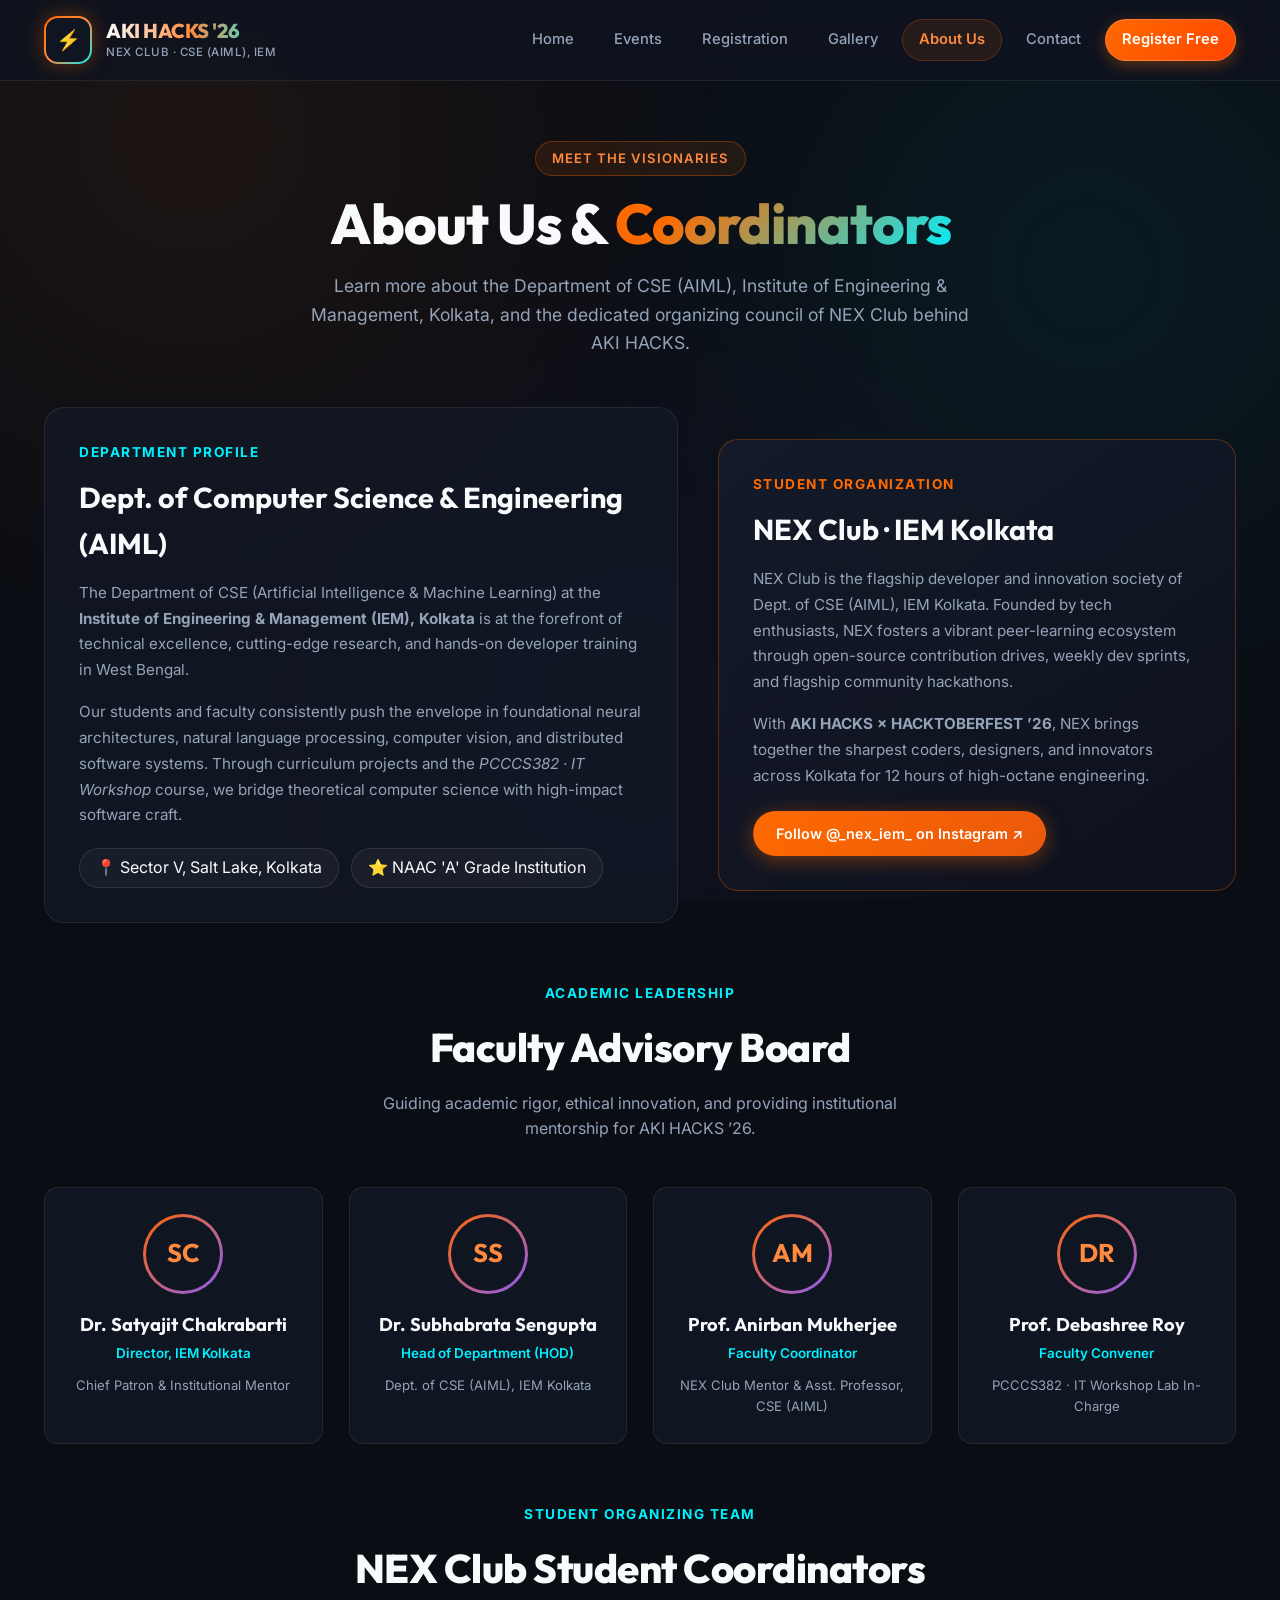
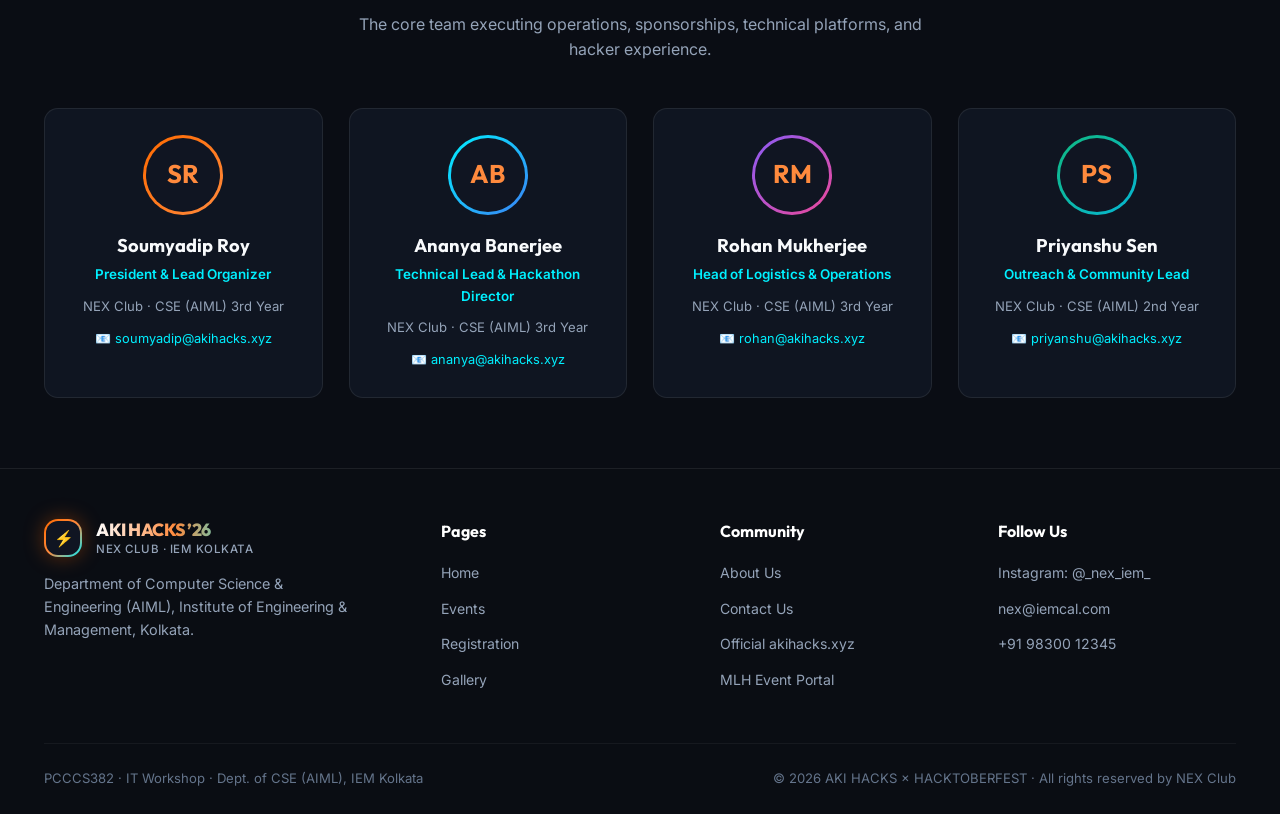
==== about.html @ f15abcd4 "Initial commit: AKI HACKS x Hacktoberfest 26 event website" ====
<!DOCTYPE html>
<html lang="en">
<head>
  <meta charset="UTF-8">
  <meta name="viewport" content="width=device-width, initial-scale=1.0">
  <meta name="description" content="About the Dept. of CSE (AIML), IEM Kolkata, NEX Club, and Event Coordinators for AKI HACKS × HACKTOBERFEST '26.">
  <title>About Us & Coordinators | AKI HACKS × HACKTOBERFEST ’26</title>
  <link rel="stylesheet" href="css/style.css">
  <link rel="icon" href="data:image/svg+xml,<svg xmlns=%22http://www.w3.org/2000/svg%22 viewBox=%220 0 100 100%22><text y=%22.9em%22 font-size=%2290%22>⚡</text></svg>">
</head>
<body>

  <!-- Site Navigation -->
  <header class="site-header">
    <div class="container nav-container">
      <a href="index.html" class="brand-link">
        <div class="brand-logo-badge">
          <div class="brand-logo-inner">⚡</div>
        </div>
        <div class="brand-text">
          <span class="brand-title">AKI HACKS '26</span>
          <span class="brand-subtitle">NEX CLUB · CSE (AIML), IEM</span>
        </div>
      </a>

      <nav class="nav-menu" id="navMenu">
        <a href="index.html" class="nav-link">Home</a>
        <a href="events.html" class="nav-link">Events</a>
        <a href="register.html" class="nav-link">Registration</a>
        <a href="gallery.html" class="nav-link">Gallery</a>
        <a href="about.html" class="nav-link active">About Us</a>
        <a href="contact.html" class="nav-link">Contact</a>
        <a href="register.html" class="nav-link nav-cta">Register Free</a>
      </nav>

      <button class="mobile-toggle" id="mobileToggle" aria-label="Toggle navigation menu">
        <span></span>
        <span></span>
        <span></span>
      </button>
    </div>
  </header>

  <!-- Page Hero -->
  <main>
    <section class="page-hero">
      <div class="container">
        <span class="page-badge">Meet the Visionaries</span>
        <h1 class="page-title">About Us & <span>Coordinators</span></h1>
        <p class="page-lead">
          Learn more about the Department of CSE (AIML), Institute of Engineering & Management, Kolkata, 
          and the dedicated organizing council of NEX Club behind AKI HACKS.
        </p>
      </div>
    </section>

    <!-- Department & NEX Club Profile -->
    <section class="section-pad" style="padding-top: 10px;">
      <div class="container">
        <div class="about-hero-grid">
          
          <div class="about-info-card">
            <span class="section-tag">Department Profile</span>
            <h2 style="font-family: var(--font-display); font-size: 1.8rem; margin-bottom: 14px;">
              Dept. of Computer Science & Engineering (AIML)
            </h2>
            <p style="color: var(--text-secondary); margin-bottom: 16px; font-size: 0.95rem; line-height: 1.7;">
              The Department of CSE (Artificial Intelligence & Machine Learning) at the <strong>Institute of Engineering & Management (IEM), Kolkata</strong> is at the forefront of technical excellence, cutting-edge research, and hands-on developer training in West Bengal.
            </p>
            <p style="color: var(--text-secondary); margin-bottom: 20px; font-size: 0.95rem; line-height: 1.7;">
              Our students and faculty consistently push the envelope in foundational neural architectures, natural language processing, computer vision, and distributed software systems. Through curriculum projects and the <em>PCCCS382 · IT Workshop</em> course, we bridge theoretical computer science with high-impact software craft.
            </p>
            
            <div style="display: flex; gap: 12px; flex-wrap: wrap;">
              <span class="college-pill" style="margin-bottom: 0;">📍 Sector V, Salt Lake, Kolkata</span>
              <span class="college-pill" style="margin-bottom: 0;">⭐ NAAC 'A' Grade Institution</span>
            </div>
          </div>

          <div class="about-info-card" style="border-color: rgba(255, 106, 0, 0.3); background: linear-gradient(145deg, rgba(22, 28, 44, 0.8) 0%, rgba(14, 18, 30, 0.9) 100%);">
            <span class="section-tag" style="color: var(--primary);">Student Organization</span>
            <h2 style="font-family: var(--font-display); font-size: 1.8rem; margin-bottom: 14px;">
              NEX Club · IEM Kolkata
            </h2>
            <p style="color: var(--text-secondary); margin-bottom: 16px; font-size: 0.95rem; line-height: 1.7;">
              NEX Club is the flagship developer and innovation society of Dept. of CSE (AIML), IEM Kolkata. Founded by tech enthusiasts, NEX fosters a vibrant peer-learning ecosystem through open-source contribution drives, weekly dev sprints, and flagship community hackathons.
            </p>
            <p style="color: var(--text-secondary); margin-bottom: 22px; font-size: 0.95rem; line-height: 1.7;">
              With <strong>AKI HACKS × HACKTOBERFEST ’26</strong>, NEX brings together the sharpest coders, designers, and innovators across Kolkata for 12 hours of high-octane engineering.
            </p>
            <a href="https://www.instagram.com/_nex_iem_?stkn=MWtocXBzdHU1djRtYw==" target="_blank" rel="noopener noreferrer" class="btn btn-primary" style="padding: 10px 22px; font-size: 0.9rem;">
              Follow @_nex_iem_ on Instagram ↗
            </a>
          </div>

        </div>

        <!-- Faculty Advisors & Coordinators -->
        <div class="section-head" style="margin-top: 30px;">
          <span class="section-tag">Academic Leadership</span>
          <h2 class="section-title">Faculty Advisory Board</h2>
          <p class="section-subtitle">
            Guiding academic rigor, ethical innovation, and providing institutional mentorship for AKI HACKS ’26.
          </p>
        </div>

        <div class="coordinators-grid" style="margin-bottom: 60px;">
          
          <div class="coord-card">
            <div class="coord-avatar">
              <div class="coord-avatar-inner">SC</div>
            </div>
            <h3 class="coord-name">Dr. Satyajit Chakrabarti</h3>
            <div class="coord-role">Director, IEM Kolkata</div>
            <p class="coord-dept">Chief Patron & Institutional Mentor</p>
          </div>

          <div class="coord-card">
            <div class="coord-avatar">
              <div class="coord-avatar-inner">SS</div>
            </div>
            <h3 class="coord-name">Dr. Subhabrata Sengupta</h3>
            <div class="coord-role">Head of Department (HOD)</div>
            <p class="coord-dept">Dept. of CSE (AIML), IEM Kolkata</p>
          </div>

          <div class="coord-card">
            <div class="coord-avatar">
              <div class="coord-avatar-inner">AM</div>
            </div>
            <h3 class="coord-name">Prof. Anirban Mukherjee</h3>
            <div class="coord-role">Faculty Coordinator</div>
            <p class="coord-dept">NEX Club Mentor & Asst. Professor, CSE (AIML)</p>
          </div>

          <div class="coord-card">
            <div class="coord-avatar">
              <div class="coord-avatar-inner">DR</div>
            </div>
            <h3 class="coord-name">Prof. Debashree Roy</h3>
            <div class="coord-role">Faculty Convener</div>
            <p class="coord-dept">PCCCS382 · IT Workshop Lab In-Charge</p>
          </div>

        </div>

        <!-- Student Coordinators Council -->
        <div class="section-head">
          <span class="section-tag">Student Organizing Team</span>
          <h2 class="section-title">NEX Club Student Coordinators</h2>
          <p class="section-subtitle">
            The core team executing operations, sponsorships, technical platforms, and hacker experience.
          </p>
        </div>

        <div class="coordinators-grid">

          <div class="coord-card">
            <div class="coord-avatar" style="background: linear-gradient(135deg, #ff6a00, #ff8a3d);">
              <div class="coord-avatar-inner">SR</div>
            </div>
            <h3 class="coord-name">Soumyadip Roy</h3>
            <div class="coord-role">President & Lead Organizer</div>
            <p class="coord-dept">NEX Club · CSE (AIML) 3rd Year</p>
            <div style="margin-top: 12px; font-size: 0.8rem; color: var(--secondary);">
              📧 soumyadip@akihacks.xyz
            </div>
          </div>

          <div class="coord-card">
            <div class="coord-avatar" style="background: linear-gradient(135deg, #00f0ff, #3b82f6);">
              <div class="coord-avatar-inner">AB</div>
            </div>
            <h3 class="coord-name">Ananya Banerjee</h3>
            <div class="coord-role">Technical Lead & Hackathon Director</div>
            <p class="coord-dept">NEX Club · CSE (AIML) 3rd Year</p>
            <div style="margin-top: 12px; font-size: 0.8rem; color: var(--secondary);">
              📧 ananya@akihacks.xyz
            </div>
          </div>

          <div class="coord-card">
            <div class="coord-avatar" style="background: linear-gradient(135deg, #8b5cf6, #ec4899);">
              <div class="coord-avatar-inner">RM</div>
            </div>
            <h3 class="coord-name">Rohan Mukherjee</h3>
            <div class="coord-role">Head of Logistics & Operations</div>
            <p class="coord-dept">NEX Club · CSE (AIML) 3rd Year</p>
            <div style="margin-top: 12px; font-size: 0.8rem; color: var(--secondary);">
              📧 rohan@akihacks.xyz
            </div>
          </div>

          <div class="coord-card">
            <div class="coord-avatar" style="background: linear-gradient(135deg, #10b981, #06b6d4);">
              <div class="coord-avatar-inner">PS</div>
            </div>
            <h3 class="coord-name">Priyanshu Sen</h3>
            <div class="coord-role">Outreach & Community Lead</div>
            <p class="coord-dept">NEX Club · CSE (AIML) 2nd Year</p>
            <div style="margin-top: 12px; font-size: 0.8rem; color: var(--secondary);">
              📧 priyanshu@akihacks.xyz
            </div>
          </div>

        </div>

      </div>
    </section>
  </main>

  <!-- Site Footer -->
  <footer class="site-footer">
    <div class="container">
      <div class="footer-top">
        <div class="footer-brand">
          <div class="brand-link">
            <div class="brand-logo-badge" style="width: 38px; height: 38px;">
              <div class="brand-logo-inner" style="font-size: 16px;">⚡</div>
            </div>
            <div class="brand-text">
              <span class="brand-title" style="font-size: 1.1rem;">AKI HACKS ’26</span>
              <span class="brand-subtitle">NEX CLUB · IEM KOLKATA</span>
            </div>
          </div>
          <p>
            Department of Computer Science & Engineering (AIML), Institute of Engineering & Management, Kolkata.
          </p>
        </div>

        <div class="footer-col">
          <h5>Pages</h5>
          <ul>
            <li><a href="index.html">Home</a></li>
            <li><a href="events.html">Events</a></li>
            <li><a href="register.html">Registration</a></li>
            <li><a href="gallery.html">Gallery</a></li>
          </ul>
        </div>

        <div class="footer-col">
          <h5>Community</h5>
          <ul>
            <li><a href="about.html">About Us</a></li>
            <li><a href="contact.html">Contact Us</a></li>
            <li><a href="https://akihacks.xyz" target="_blank" rel="noopener">Official akihacks.xyz</a></li>
            <li><a href="https://events.mlh.com/events/15462-hacktoberfest-hack-day-kolkata-x-aki-hacks" target="_blank" rel="noopener">MLH Event Portal</a></li>
          </ul>
        </div>

        <div class="footer-col">
          <h5>Follow Us</h5>
          <ul>
            <li><a href="https://www.instagram.com/_nex_iem_?stkn=MWtocXBzdHU1djRtYw==" target="_blank" rel="noopener">Instagram: @_nex_iem_</a></li>
            <li><a href="mailto:nex@iemcal.com">nex@iemcal.com</a></li>
            <li><a href="tel:+919830012345">+91 98300 12345</a></li>
          </ul>
        </div>
      </div>

      <div class="footer-bottom">
        <div>PCCCS382 · IT Workshop · Dept. of CSE (AIML), IEM Kolkata</div>
        <div>© 2026 AKI HACKS × HACKTOBERFEST · All rights reserved by NEX Club</div>
      </div>
    </div>
  </footer>

  <script src="js/main.js"></script>
</body>
</html>
---- css/style.css ----
/* ==========================================================================
   AKI HACKS × HACKTOBERFEST '26 - OFFICIAL DESIGN SYSTEM & STYLES
   Organized by NEX Club | Dept. of CSE (AIML), IEM Kolkata
   Course: PCCCS382 · IT Workshop
   ========================================================================== */

@import url('https://fonts.googleapis.com/css2?family=Inter:wght@300;400;500;600;700&family=Outfit:wght@500;600;700;800;900&family=JetBrains+Mono:wght@400;600&display=swap');

:root {
  --bg-primary: #0a0d14;
  --bg-secondary: #101522;
  --bg-card: rgba(18, 24, 38, 0.75);
  --bg-card-hover: rgba(26, 35, 54, 0.85);
  --bg-glass: rgba(14, 19, 32, 0.8);
  
  --primary: #ff6a00;
  --primary-glow: rgba(255, 106, 0, 0.35);
  --primary-light: #ff8a3d;
  --secondary: #00f0ff;
  --secondary-glow: rgba(0, 240, 255, 0.3);
  --accent-purple: #8b5cf6;
  --accent-pink: #ec4899;
  
  --text-primary: #f8fafc;
  --text-secondary: #94a3b8;
  --text-muted: #64748b;
  --border-color: rgba(255, 255, 255, 0.08);
  --border-hover: rgba(255, 106, 0, 0.4);
  --border-glow: rgba(0, 240, 255, 0.4);
  
  --font-main: 'Inter', -apple-system, BlinkMacSystemFont, sans-serif;
  --font-display: 'Outfit', sans-serif;
  --font-mono: 'JetBrains Mono', monospace;
  
  --radius-sm: 8px;
  --radius-md: 14px;
  --radius-lg: 20px;
  --radius-full: 9999px;
  
  --shadow-sm: 0 4px 6px -1px rgba(0, 0, 0, 0.2);
  --shadow-md: 0 10px 25px -5px rgba(0, 0, 0, 0.4);
  --shadow-glow: 0 0 35px var(--primary-glow);
  --shadow-cyan: 0 0 30px var(--secondary-glow);
  
  --transition-fast: 0.2s cubic-bezier(0.4, 0, 0.2, 1);
  --transition-normal: 0.3s cubic-bezier(0.4, 0, 0.2, 1);
  --transition-bounce: 0.4s cubic-bezier(0.34, 1.56, 0.64, 1);
}

/* Base Resets */
*, *::before, *::after {
  margin: 0;
  padding: 0;
  box-sizing: border-box;
}

html {
  scroll-behavior: smooth;
  font-size: 16px;
  background-color: var(--bg-primary);
  color: var(--text-primary);
}

body {
  font-family: var(--font-main);
  line-height: 1.6;
  min-height: 100vh;
  display: flex;
  flex-direction: column;
  overflow-x: hidden;
  background: 
    radial-gradient(circle at 15% 15%, rgba(255, 106, 0, 0.08) 0%, transparent 40%),
    radial-gradient(circle at 85% 30%, rgba(0, 240, 255, 0.06) 0%, transparent 40%),
    radial-gradient(circle at 50% 80%, rgba(139, 92, 246, 0.05) 0%, transparent 50%),
    var(--bg-primary);
  background-attachment: fixed;
}

a {
  color: inherit;
  text-decoration: none;
  transition: var(--transition-fast);
}

img {
  max-width: 100%;
  height: auto;
  display: block;
}

ul {
  list-style: none;
}

button, input, select, textarea {
  font-family: inherit;
}

/* Layout Container */
.container {
  width: 100%;
  max-width: 1240px;
  margin: 0 auto;
  padding: 0 24px;
}

/* Modern Header & Glass Navbar */
.site-header {
  position: sticky;
  top: 0;
  z-index: 1000;
  background: var(--bg-glass);
  backdrop-filter: blur(16px);
  -webkit-backdrop-filter: blur(16px);
  border-bottom: 1px solid var(--border-color);
  transition: var(--transition-normal);
}

.nav-container {
  display: flex;
  align-items: center;
  justify-content: space-between;
  height: 80px;
}

.brand-link {
  display: flex;
  align-items: center;
  gap: 14px;
}

.brand-logo-badge {
  width: 48px;
  height: 48px;
  border-radius: var(--radius-md);
  background: linear-gradient(135deg, #ff6a00 0%, #ff8a3d 50%, #00f0ff 100%);
  padding: 2px;
  display: flex;
  align-items: center;
  justify-content: center;
  box-shadow: 0 0 20px var(--primary-glow);
}

.brand-logo-inner {
  width: 100%;
  height: 100%;
  background: var(--bg-secondary);
  border-radius: 12px;
  display: flex;
  align-items: center;
  justify-content: center;
  color: #ff6a00;
  font-family: var(--font-display);
  font-weight: 800;
  font-size: 20px;
  letter-spacing: -1px;
}

.brand-text {
  display: flex;
  flex-direction: column;
}

.brand-title {
  font-family: var(--font-display);
  font-size: 1.25rem;
  font-weight: 800;
  letter-spacing: -0.5px;
  background: linear-gradient(to right, #ffffff, #ff8a3d, #00f0ff);
  -webkit-background-clip: text;
  -webkit-text-fill-color: transparent;
  line-height: 1.2;
}

.brand-subtitle {
  font-size: 0.72rem;
  font-weight: 500;
  color: var(--text-secondary);
  letter-spacing: 0.5px;
  text-transform: uppercase;
}

/* Nav Links */
.nav-menu {
  display: flex;
  align-items: center;
  gap: 8px;
}

.nav-link {
  padding: 8px 16px;
  border-radius: var(--radius-full);
  font-size: 0.92rem;
  font-weight: 500;
  color: var(--text-secondary);
  transition: var(--transition-fast);
  position: relative;
}

.nav-link:hover {
  color: #ffffff;
  background: rgba(255, 255, 255, 0.05);
}

.nav-link.active {
  color: #ff8a3d;
  background: rgba(255, 106, 0, 0.1);
  font-weight: 600;
  border: 1px solid rgba(255, 106, 0, 0.25);
}

.nav-cta {
  background: linear-gradient(135deg, #ff6a00 0%, #ff4500 100%);
  color: #ffffff !important;
  font-weight: 600 !important;
  box-shadow: 0 4px 15px rgba(255, 106, 0, 0.35);
  border: 1px solid rgba(255, 255, 255, 0.2) !important;
}

.nav-cta:hover {
  transform: translateY(-2px);
  box-shadow: 0 6px 20px rgba(255, 106, 0, 0.5);
}

/* Mobile Hamburger */
.mobile-toggle {
  display: none;
  background: none;
  border: none;
  cursor: pointer;
  padding: 8px;
  color: var(--text-primary);
}

.mobile-toggle span {
  display: block;
  width: 24px;
  height: 2px;
  background: var(--text-primary);
  margin: 5px 0;
  transition: var(--transition-fast);
  border-radius: 2px;
}

/* Buttons */
.btn {
  display: inline-flex;
  align-items: center;
  justify-content: center;
  gap: 10px;
  padding: 13px 26px;
  border-radius: var(--radius-full);
  font-size: 0.95rem;
  font-weight: 600;
  cursor: pointer;
  transition: var(--transition-normal);
  border: 1px solid transparent;
  text-decoration: none;
}

.btn-primary {
  background: linear-gradient(135deg, #ff6a00 0%, #ea580c 100%);
  color: #ffffff;
  box-shadow: 0 4px 20px rgba(255, 106, 0, 0.4);
}

.btn-primary:hover {
  transform: translateY(-2px);
  box-shadow: 0 8px 30px rgba(255, 106, 0, 0.6);
  border-color: rgba(255, 255, 255, 0.3);
}

.btn-secondary {
  background: rgba(255, 255, 255, 0.05);
  color: var(--text-primary);
  border: 1px solid var(--border-color);
  backdrop-filter: blur(8px);
}

.btn-secondary:hover {
  background: rgba(255, 255, 255, 0.1);
  border-color: rgba(255, 255, 255, 0.2);
  transform: translateY(-2px);
}

.btn-outline-cyan {
  background: rgba(0, 240, 255, 0.05);
  color: var(--secondary);
  border: 1px solid rgba(0, 240, 255, 0.3);
}

.btn-outline-cyan:hover {
  background: rgba(0, 240, 255, 0.15);
  box-shadow: 0 0 20px var(--secondary-glow);
  transform: translateY(-2px);
}

/* Page Header Banner */
.page-hero {
  padding: 60px 0 40px;
  text-align: center;
  position: relative;
}

.page-badge {
  display: inline-flex;
  align-items: center;
  gap: 8px;
  padding: 6px 16px;
  border-radius: var(--radius-full);
  background: rgba(255, 106, 0, 0.1);
  border: 1px solid rgba(255, 106, 0, 0.3);
  color: var(--primary-light);
  font-size: 0.82rem;
  font-weight: 600;
  text-transform: uppercase;
  letter-spacing: 1px;
  margin-bottom: 16px;
}

.page-title {
  font-family: var(--font-display);
  font-size: clamp(2.2rem, 5vw, 3.5rem);
  font-weight: 800;
  letter-spacing: -1px;
  line-height: 1.15;
  margin-bottom: 16px;
}

.page-title span {
  background: linear-gradient(135deg, #ff6a00 20%, #00f0ff 100%);
  -webkit-background-clip: text;
  -webkit-text-fill-color: transparent;
}

.page-lead {
  max-width: 680px;
  margin: 0 auto;
  color: var(--text-secondary);
  font-size: 1.1rem;
}

/* Cards & Glassmorphism */
.glass-card {
  background: var(--bg-card);
  backdrop-filter: blur(12px);
  -webkit-backdrop-filter: blur(12px);
  border: 1px solid var(--border-color);
  border-radius: var(--radius-lg);
  padding: 30px;
  transition: var(--transition-normal);
  position: relative;
  overflow: hidden;
}

.glass-card::before {
  content: '';
  position: absolute;
  top: 0;
  left: 0;
  right: 0;
  height: 2px;
  background: linear-gradient(90deg, transparent, rgba(255, 106, 0, 0.4), transparent);
  opacity: 0;
  transition: var(--transition-normal);
}

.glass-card:hover {
  transform: translateY(-5px);
  border-color: var(--border-hover);
  box-shadow: 0 15px 35px -5px rgba(0, 0, 0, 0.5), 0 0 25px rgba(255, 106, 0, 0.15);
}

.glass-card:hover::before {
  opacity: 1;
}

/* Section Common Styling */
.section-pad {
  padding: 70px 0;
}

.section-head {
  margin-bottom: 45px;
  text-align: center;
}

.section-tag {
  color: var(--secondary);
  font-size: 0.85rem;
  font-weight: 700;
  letter-spacing: 1.5px;
  text-transform: uppercase;
  margin-bottom: 10px;
  display: block;
}

.section-title {
  font-family: var(--font-display);
  font-size: clamp(1.8rem, 3.5vw, 2.5rem);
  font-weight: 800;
  letter-spacing: -0.5px;
}

.section-subtitle {
  color: var(--text-secondary);
  font-size: 1rem;
  max-width: 600px;
  margin: 12px auto 0;
}

/* Home Page Hero Section */
.hero-section {
  padding: 60px 0 80px;
  position: relative;
}

.hero-grid {
  display: grid;
  grid-template-columns: 1.15fr 0.85fr;
  gap: 50px;
  align-items: center;
}

.college-pill {
  display: inline-flex;
  align-items: center;
  gap: 10px;
  background: rgba(255, 255, 255, 0.04);
  border: 1px solid rgba(255, 255, 255, 0.1);
  padding: 6px 16px;
  border-radius: var(--radius-full);
  margin-bottom: 22px;
}

.college-pill .dot {
  width: 8px;
  height: 8px;
  background: #10b981;
  border-radius: 50%;
  box-shadow: 0 0 10px #10b981;
}

.college-pill span {
  font-size: 0.82rem;
  font-weight: 500;
  color: var(--text-secondary);
}

.hero-title {
  font-family: var(--font-display);
  font-size: clamp(2.6rem, 5.2vw, 4.4rem);
  font-weight: 900;
  line-height: 1.1;
  letter-spacing: -1.5px;
  margin-bottom: 22px;
}

.hero-title .gradient-text {
  background: linear-gradient(135deg, #ff6a00 0%, #ff9d00 50%, #00f0ff 100%);
  -webkit-background-clip: text;
  -webkit-text-fill-color: transparent;
}

.hero-desc {
  font-size: 1.15rem;
  color: var(--text-secondary);
  margin-bottom: 34px;
  line-height: 1.7;
}

.hero-actions {
  display: flex;
  flex-wrap: wrap;
  gap: 16px;
  margin-bottom: 40px;
}

.hero-meta-badges {
  display: flex;
  flex-wrap: wrap;
  gap: 20px;
  padding-top: 24px;
  border-top: 1px solid var(--border-color);
}

.meta-item {
  display: flex;
  align-items: center;
  gap: 10px;
  color: var(--text-secondary);
  font-size: 0.9rem;
}

.meta-icon {
  width: 34px;
  height: 34px;
  border-radius: 8px;
  background: rgba(255, 255, 255, 0.05);
  display: flex;
  align-items: center;
  justify-content: center;
  color: var(--primary);
  font-size: 1rem;
}

/* Hero Right Box: Live Countdown & Stats Card */
.hero-card {
  background: linear-gradient(145deg, rgba(22, 29, 46, 0.85) 0%, rgba(14, 18, 30, 0.9) 100%);
  border: 1px solid rgba(255, 106, 0, 0.25);
  border-radius: var(--radius-lg);
  padding: 34px;
  box-shadow: 0 20px 40px rgba(0, 0, 0, 0.6), 0 0 30px rgba(255, 106, 0, 0.15);
  position: relative;
}

.hero-card-header {
  display: flex;
  justify-content: space-between;
  align-items: center;
  margin-bottom: 24px;
  padding-bottom: 16px;
  border-bottom: 1px solid var(--border-color);
}

.live-indicator {
  display: flex;
  align-items: center;
  gap: 8px;
  font-size: 0.82rem;
  font-weight: 700;
  text-transform: uppercase;
  letter-spacing: 1px;
  color: #ff8a3d;
}

.pulse-dot {
  width: 10px;
  height: 10px;
  background: #ff6a00;
  border-radius: 50%;
  animation: pulse 1.8s infinite;
}

@keyframes pulse {
  0% { transform: scale(0.95); box-shadow: 0 0 0 0 rgba(255, 106, 0, 0.7); }
  70% { transform: scale(1.1); box-shadow: 0 0 0 10px rgba(255, 106, 0, 0); }
  100% { transform: scale(0.95); box-shadow: 0 0 0 0 rgba(255, 106, 0, 0); }
}

.countdown-grid {
  display: grid;
  grid-template-columns: repeat(4, 1fr);
  gap: 12px;
  margin-bottom: 28px;
}

.countdown-box {
  background: rgba(0, 0, 0, 0.4);
  border: 1px solid rgba(255, 255, 255, 0.08);
  border-radius: var(--radius-md);
  padding: 14px 6px;
  text-align: center;
}

.countdown-number {
  font-family: var(--font-mono);
  font-size: 1.8rem;
  font-weight: 700;
  color: #ffffff;
  display: block;
  line-height: 1.1;
}

.countdown-label {
  font-size: 0.68rem;
  color: var(--text-muted);
  text-transform: uppercase;
  letter-spacing: 1px;
  margin-top: 4px;
}

.event-quick-stats {
  display: grid;
  grid-template-columns: 1fr 1fr;
  gap: 14px;
}

.quick-stat {
  background: rgba(255, 255, 255, 0.03);
  border: 1px solid var(--border-color);
  padding: 14px;
  border-radius: var(--radius-sm);
}

.quick-stat .num {
  font-family: var(--font-display);
  font-size: 1.4rem;
  font-weight: 800;
  color: var(--secondary);
}

.quick-stat .txt {
  font-size: 0.78rem;
  color: var(--text-secondary);
}

/* Highlights Grid */
.highlights-grid {
  display: grid;
  grid-template-columns: repeat(auto-fit, minmax(260px, 1fr));
  gap: 24px;
}

.highlight-card {
  padding: 28px;
  border-radius: var(--radius-md);
  background: var(--bg-card);
  border: 1px solid var(--border-color);
  transition: var(--transition-normal);
}

.highlight-card:hover {
  transform: translateY(-4px);
  border-color: rgba(0, 240, 255, 0.3);
  box-shadow: 0 10px 30px rgba(0, 0, 0, 0.4);
}

.highlight-icon {
  width: 50px;
  height: 50px;
  border-radius: 12px;
  background: rgba(255, 106, 0, 0.12);
  color: var(--primary);
  display: flex;
  align-items: center;
  justify-content: center;
  font-size: 1.4rem;
  margin-bottom: 18px;
}

.highlight-title {
  font-family: var(--font-display);
  font-size: 1.2rem;
  font-weight: 700;
  margin-bottom: 8px;
}

.highlight-desc {
  font-size: 0.9rem;
  color: var(--text-secondary);
  line-height: 1.5;
}

/* Event List Styling */
.events-filter-bar {
  display: flex;
  align-items: center;
  justify-content: center;
  flex-wrap: wrap;
  gap: 10px;
  margin-bottom: 40px;
}

.filter-btn {
  background: rgba(255, 255, 255, 0.05);
  border: 1px solid var(--border-color);
  color: var(--text-secondary);
  padding: 8px 18px;
  border-radius: var(--radius-full);
  font-size: 0.88rem;
  font-weight: 500;
  cursor: pointer;
  transition: var(--transition-fast);
}

.filter-btn:hover, .filter-btn.active {
  background: var(--primary);
  color: #ffffff;
  border-color: var(--primary);
  box-shadow: 0 0 15px var(--primary-glow);
}

.events-container {
  display: flex;
  flex-direction: column;
  gap: 22px;
}

.event-card {
  display: grid;
  grid-template-columns: 140px 1fr 200px;
  gap: 24px;
  align-items: center;
  padding: 26px;
  background: var(--bg-card);
  border: 1px solid var(--border-color);
  border-radius: var(--radius-md);
  transition: var(--transition-normal);
}

.event-card:hover {
  transform: translateY(-3px);
  border-color: rgba(255, 106, 0, 0.35);
  box-shadow: 0 10px 30px rgba(0, 0, 0, 0.4);
}

.event-date-box {
  background: rgba(0, 0, 0, 0.35);
  border: 1px solid var(--border-color);
  border-radius: var(--radius-sm);
  padding: 14px;
  text-align: center;
}

.event-date-day {
  font-family: var(--font-display);
  font-size: 1.8rem;
  font-weight: 800;
  color: var(--primary-light);
  line-height: 1;
}

.event-date-month {
  font-size: 0.8rem;
  font-weight: 700;
  text-transform: uppercase;
  color: var(--text-secondary);
  margin-top: 4px;
}

.event-date-time {
  font-size: 0.72rem;
  color: var(--secondary);
  margin-top: 4px;
}

.event-badge {
  display: inline-block;
  font-size: 0.72rem;
  font-weight: 700;
  text-transform: uppercase;
  letter-spacing: 0.5px;
  padding: 3px 10px;
  border-radius: var(--radius-full);
  margin-bottom: 8px;
}

.badge-hackathon { background: rgba(255, 106, 0, 0.15); color: #ff8a3d; border: 1px solid rgba(255, 106, 0, 0.3); }
.badge-workshop { background: rgba(0, 240, 255, 0.15); color: #00f0ff; border: 1px solid rgba(0, 240, 255, 0.3); }
.badge-talk { background: rgba(139, 92, 246, 0.15); color: #c084fc; border: 1px solid rgba(139, 92, 246, 0.3); }
.badge-pitch { background: rgba(236, 72, 153, 0.15); color: #f472b6; border: 1px solid rgba(236, 72, 153, 0.3); }
.badge-ceremony { background: rgba(16, 185, 129, 0.15); color: #34d399; border: 1px solid rgba(16, 185, 129, 0.3); }

.event-content-title {
  font-family: var(--font-display);
  font-size: 1.3rem;
  font-weight: 700;
  margin-bottom: 6px;
}

.event-venue {
  font-size: 0.86rem;
  color: var(--secondary);
  display: flex;
  align-items: center;
  gap: 6px;
  margin-bottom: 8px;
}

.event-desc {
  font-size: 0.92rem;
  color: var(--text-secondary);
  line-height: 1.5;
}

.event-action {
  text-align: right;
}

/* Form Styles (Registration & Contact) */
.form-shell {
  max-width: 780px;
  margin: 0 auto;
  background: var(--bg-card);
  backdrop-filter: blur(14px);
  border: 1px solid var(--border-color);
  border-radius: var(--radius-lg);
  padding: 40px;
  box-shadow: var(--shadow-md);
}

.form-grid {
  display: grid;
  grid-template-columns: 1fr 1fr;
  gap: 22px;
}

.form-group-full {
  grid-column: span 2;
}

.form-label {
  display: block;
  font-size: 0.88rem;
  font-weight: 600;
  color: var(--text-primary);
  margin-bottom: 8px;
}

.form-label .req {
  color: #ff4d4d;
}

.form-input, .form-select, .form-textarea {
  width: 100%;
  padding: 13px 16px;
  background: rgba(10, 14, 24, 0.8);
  border: 1px solid rgba(255, 255, 255, 0.1);
  border-radius: var(--radius-sm);
  color: #ffffff;
  font-size: 0.94rem;
  transition: var(--transition-fast);
}

.form-input:focus, .form-select:focus, .form-textarea:focus {
  outline: none;
  border-color: var(--primary);
  box-shadow: 0 0 15px rgba(255, 106, 0, 0.25);
  background: rgba(15, 21, 36, 0.95);
}

.form-select option {
  background: #101522;
  color: #ffffff;
}

.form-textarea {
  resize: vertical;
  min-height: 120px;
}

.gender-options {
  display: flex;
  flex-wrap: wrap;
  gap: 16px;
  padding: 8px 0;
}

.gender-label {
  display: flex;
  align-items: center;
  gap: 8px;
  font-size: 0.92rem;
  color: var(--text-secondary);
  cursor: pointer;
}

.gender-label input[type="radio"] {
  accent-color: var(--primary);
  width: 17px;
  height: 17px;
}

.field-error {
  display: block;
  font-size: 0.78rem;
  color: #ff5252;
  margin-top: 5px;
  min-height: 18px;
}

.input-invalid {
  border-color: #ff5252 !important;
  background: rgba(255, 82, 82, 0.05) !important;
}

.input-valid {
  border-color: #10b981 !important;
}

/* Modal Ticket / Registration Confirmation */
.modal-overlay {
  position: fixed;
  inset: 0;
  background: rgba(0, 0, 0, 0.85);
  backdrop-filter: blur(8px);
  z-index: 2000;
  display: flex;
  align-items: center;
  justify-content: center;
  padding: 20px;
  opacity: 0;
  visibility: hidden;
  transition: var(--transition-normal);
}

.modal-overlay.active {
  opacity: 1;
  visibility: visible;
}

.modal-box {
  background: var(--bg-secondary);
  border: 1px solid rgba(255, 106, 0, 0.3);
  border-radius: var(--radius-lg);
  max-width: 600px;
  width: 100%;
  padding: 34px;
  box-shadow: 0 20px 50px rgba(0, 0, 0, 0.8), 0 0 30px rgba(255, 106, 0, 0.2);
  position: relative;
  transform: scale(0.95);
  transition: var(--transition-bounce);
}

.modal-overlay.active .modal-box {
  transform: scale(1);
}

.modal-close-btn {
  position: absolute;
  top: 18px;
  right: 18px;
  background: rgba(255, 255, 255, 0.05);
  border: 1px solid var(--border-color);
  color: var(--text-secondary);
  width: 34px;
  height: 34px;
  border-radius: 50%;
  cursor: pointer;
  display: flex;
  align-items: center;
  justify-content: center;
  font-size: 1.2rem;
  transition: var(--transition-fast);
}

.modal-close-btn:hover {
  background: rgba(255, 255, 255, 0.15);
  color: #ffffff;
}

/* Ticket Design */
.ticket-wrapper {
  background: linear-gradient(135deg, #131929 0%, #1f283d 100%);
  border: 2px dashed rgba(255, 106, 0, 0.4);
  border-radius: var(--radius-md);
  padding: 24px;
  margin: 20px 0;
  position: relative;
}

.ticket-header {
  display: flex;
  justify-content: space-between;
  align-items: center;
  border-bottom: 1px solid rgba(255, 255, 255, 0.1);
  padding-bottom: 14px;
  margin-bottom: 16px;
}

.ticket-id {
  font-family: var(--font-mono);
  color: var(--secondary);
  font-size: 0.9rem;
  font-weight: 700;
}

.ticket-details-grid {
  display: grid;
  grid-template-columns: 1fr 1fr;
  gap: 12px;
  font-size: 0.88rem;
}

.ticket-field .lbl {
  color: var(--text-muted);
  font-size: 0.74rem;
  text-transform: uppercase;
  letter-spacing: 0.5px;
}

.ticket-field .val {
  color: #ffffff;
  font-weight: 600;
}

/* Gallery Grid */
.gallery-filter-bar {
  display: flex;
  justify-content: center;
  gap: 10px;
  flex-wrap: wrap;
  margin-bottom: 35px;
}

.gallery-grid {
  display: grid;
  grid-template-columns: repeat(auto-fill, minmax(350px, 1fr));
  gap: 26px;
}

.gallery-card {
  position: relative;
  border-radius: var(--radius-md);
  overflow: hidden;
  aspect-ratio: 16 / 10;
  background: #111625;
  border: 1px solid var(--border-color);
  cursor: pointer;
  transition: var(--transition-normal);
}

.gallery-card img {
  width: 100%;
  height: 100%;
  object-fit: cover;
  transition: transform 0.5s cubic-bezier(0.4, 0, 0.2, 1);
}

.gallery-overlay {
  position: absolute;
  inset: 0;
  background: linear-gradient(to top, rgba(10, 13, 20, 0.95) 0%, rgba(10, 13, 20, 0.4) 60%, transparent 100%);
  display: flex;
  flex-direction: column;
  justify-content: flex-end;
  padding: 24px;
  opacity: 0;
  transform: translateY(10px);
  transition: var(--transition-normal);
}

.gallery-card:hover {
  transform: translateY(-6px);
  border-color: var(--primary);
  box-shadow: 0 12px 30px rgba(0, 0, 0, 0.7), 0 0 20px var(--primary-glow);
}

.gallery-card:hover img {
  transform: scale(1.08);
}

.gallery-card:hover .gallery-overlay {
  opacity: 1;
  transform: translateY(0);
}

.gallery-tag {
  font-size: 0.72rem;
  font-weight: 700;
  text-transform: uppercase;
  color: var(--secondary);
  letter-spacing: 1px;
  margin-bottom: 4px;
}

.gallery-caption {
  font-family: var(--font-display);
  font-size: 1.15rem;
  font-weight: 700;
  color: #ffffff;
}

.gallery-subcaption {
  font-size: 0.82rem;
  color: var(--text-secondary);
  margin-top: 4px;
}

/* Lightbox Modal */
.lightbox-modal {
  position: fixed;
  inset: 0;
  background: rgba(0, 0, 0, 0.92);
  backdrop-filter: blur(10px);
  z-index: 3000;
  display: flex;
  align-items: center;
  justify-content: center;
  padding: 24px;
  opacity: 0;
  visibility: hidden;
  transition: var(--transition-fast);
}

.lightbox-modal.active {
  opacity: 1;
  visibility: visible;
}

.lightbox-content {
  max-width: 950px;
  width: 100%;
  display: flex;
  flex-direction: column;
  align-items: center;
  position: relative;
}

.lightbox-img {
  max-height: 75vh;
  width: auto;
  border-radius: var(--radius-md);
  border: 1px solid rgba(255, 255, 255, 0.15);
  box-shadow: 0 10px 40px rgba(0, 0, 0, 0.9);
}

.lightbox-title {
  margin-top: 16px;
  font-family: var(--font-display);
  font-size: 1.25rem;
  color: #ffffff;
}

.lightbox-nav-btn {
  position: absolute;
  top: 50%;
  transform: translateY(-50%);
  background: rgba(255, 255, 255, 0.1);
  border: 1px solid var(--border-color);
  color: #ffffff;
  width: 46px;
  height: 46px;
  border-radius: 50%;
  cursor: pointer;
  display: flex;
  align-items: center;
  justify-content: center;
  font-size: 1.4rem;
  transition: var(--transition-fast);
}

.lightbox-nav-btn:hover {
  background: var(--primary);
}

.lightbox-prev { left: -60px; }
.lightbox-next { right: -60px; }

/* About Us & Coordinators */
.about-hero-grid {
  display: grid;
  grid-template-columns: 1.1fr 0.9fr;
  gap: 40px;
  align-items: center;
  margin-bottom: 60px;
}

.about-info-card {
  background: var(--bg-card);
  border: 1px solid var(--border-color);
  border-radius: var(--radius-lg);
  padding: 34px;
}

.coordinators-grid {
  display: grid;
  grid-template-columns: repeat(auto-fit, minmax(260px, 1fr));
  gap: 26px;
}

.coord-card {
  background: var(--bg-card);
  border: 1px solid var(--border-color);
  border-radius: var(--radius-md);
  padding: 26px;
  text-align: center;
  transition: var(--transition-normal);
}

.coord-card:hover {
  transform: translateY(-4px);
  border-color: rgba(0, 240, 255, 0.4);
  box-shadow: 0 10px 25px rgba(0, 0, 0, 0.4);
}

.coord-avatar {
  width: 80px;
  height: 80px;
  border-radius: 50%;
  margin: 0 auto 16px;
  background: linear-gradient(135deg, #ff6a00 0%, #8b5cf6 100%);
  padding: 3px;
  display: flex;
  align-items: center;
  justify-content: center;
}

.coord-avatar-inner {
  width: 100%;
  height: 100%;
  background: var(--bg-secondary);
  border-radius: 50%;
  display: flex;
  align-items: center;
  justify-content: center;
  font-family: var(--font-display);
  font-size: 1.6rem;
  font-weight: 700;
  color: #ff8a3d;
}

.coord-name {
  font-family: var(--font-display);
  font-size: 1.15rem;
  font-weight: 700;
  margin-bottom: 4px;
}

.coord-role {
  color: var(--secondary);
  font-size: 0.84rem;
  font-weight: 600;
  margin-bottom: 10px;
}

.coord-dept {
  font-size: 0.82rem;
  color: var(--text-secondary);
}

/* Contact Info & Feedback Form */
.contact-grid {
  display: grid;
  grid-template-columns: 1fr 1.2fr;
  gap: 40px;
}

.contact-info-list {
  display: flex;
  flex-direction: column;
  gap: 24px;
}

.contact-info-item {
  display: flex;
  gap: 18px;
  align-items: flex-start;
}

.contact-icon-box {
  width: 48px;
  height: 48px;
  border-radius: 12px;
  background: rgba(255, 106, 0, 0.12);
  color: var(--primary);
  display: flex;
  align-items: center;
  justify-content: center;
  font-size: 1.3rem;
  flex-shrink: 0;
}

.contact-info-content h4 {
  font-family: var(--font-display);
  font-size: 1.05rem;
  margin-bottom: 4px;
}

.contact-info-content p, .contact-info-content a {
  color: var(--text-secondary);
  font-size: 0.92rem;
  line-height: 1.5;
}

.social-links {
  display: flex;
  gap: 12px;
  margin-top: 16px;
}

.social-pill {
  display: inline-flex;
  align-items: center;
  gap: 8px;
  padding: 8px 16px;
  background: rgba(255, 255, 255, 0.05);
  border: 1px solid var(--border-color);
  border-radius: var(--radius-full);
  font-size: 0.84rem;
  font-weight: 500;
  color: var(--text-secondary);
}

.social-pill:hover {
  background: rgba(255, 106, 0, 0.15);
  border-color: var(--primary);
  color: #ffffff;
}

/* Footer */
.site-footer {
  margin-top: auto;
  background: rgba(10, 13, 20, 0.95);
  border-top: 1px solid var(--border-color);
  padding: 50px 0 25px;
}

.footer-top {
  display: grid;
  grid-template-columns: 1.5fr 1fr 1fr 1fr;
  gap: 40px;
  margin-bottom: 40px;
}

.footer-brand p {
  color: var(--text-secondary);
  font-size: 0.9rem;
  margin-top: 14px;
  max-width: 320px;
}

.footer-col h5 {
  font-family: var(--font-display);
  font-size: 1rem;
  font-weight: 700;
  margin-bottom: 16px;
  color: #ffffff;
}

.footer-col ul li {
  margin-bottom: 10px;
}

.footer-col ul li a {
  color: var(--text-secondary);
  font-size: 0.88rem;
}

.footer-col ul li a:hover {
  color: var(--primary-light);
  padding-left: 4px;
}

.footer-bottom {
  border-top: 1px solid rgba(255, 255, 255, 0.05);
  padding-top: 24px;
  display: flex;
  justify-content: space-between;
  align-items: center;
  font-size: 0.82rem;
  color: var(--text-muted);
}

/* Toast Notification */
.toast-container {
  position: fixed;
  bottom: 24px;
  right: 24px;
  z-index: 9999;
  display: flex;
  flex-direction: column;
  gap: 10px;
}

.toast {
  padding: 14px 22px;
  border-radius: var(--radius-sm);
  background: #151b2c;
  color: #ffffff;
  border: 1px solid var(--border-color);
  box-shadow: 0 10px 25px rgba(0,0,0,0.6);
  font-size: 0.9rem;
  display: flex;
  align-items: center;
  gap: 12px;
  animation: slideIn 0.3s cubic-bezier(0.4, 0, 0.2, 1);
}

.toast.success { border-color: #10b981; }
.toast.error { border-color: #ef4444; }

@keyframes slideIn {
  from { transform: translateX(100%); opacity: 0; }
  to { transform: translateX(0); opacity: 1; }
}

/* Responsive Breakpoints */
@media (max-width: 992px) {
  .hero-grid {
    grid-template-columns: 1fr;
    gap: 40px;
  }
  .event-card {
    grid-template-columns: 1fr;
    text-align: left;
  }
  .event-action {
    text-align: left;
  }
  .contact-grid {
    grid-template-columns: 1fr;
  }
  .about-hero-grid {
    grid-template-columns: 1fr;
  }
  .footer-top {
    grid-template-columns: 1fr 1fr;
  }
  .lightbox-prev { left: 10px; }
  .lightbox-next { right: 10px; }
}

@media (max-width: 768px) {
  .mobile-toggle {
    display: block;
  }
  .nav-menu {
    position: fixed;
    top: 80px;
    left: 0;
    right: 0;
    background: rgba(14, 19, 32, 0.98);
    backdrop-filter: blur(20px);
    flex-direction: column;
    padding: 24px;
    gap: 12px;
    border-bottom: 1px solid var(--border-color);
    transform: translateY(-120%);
    transition: var(--transition-normal);
  }
  .nav-menu.open {
    transform: translateY(0);
  }
  .form-grid {
    grid-template-columns: 1fr;
  }
  .form-group-full {
    grid-column: span 1;
  }
  .form-shell {
    padding: 24px 20px;
  }
  .footer-top {
    grid-template-columns: 1fr;
  }
  .footer-bottom {
    flex-direction: column;
    gap: 12px;
    text-align: center;
  }
}
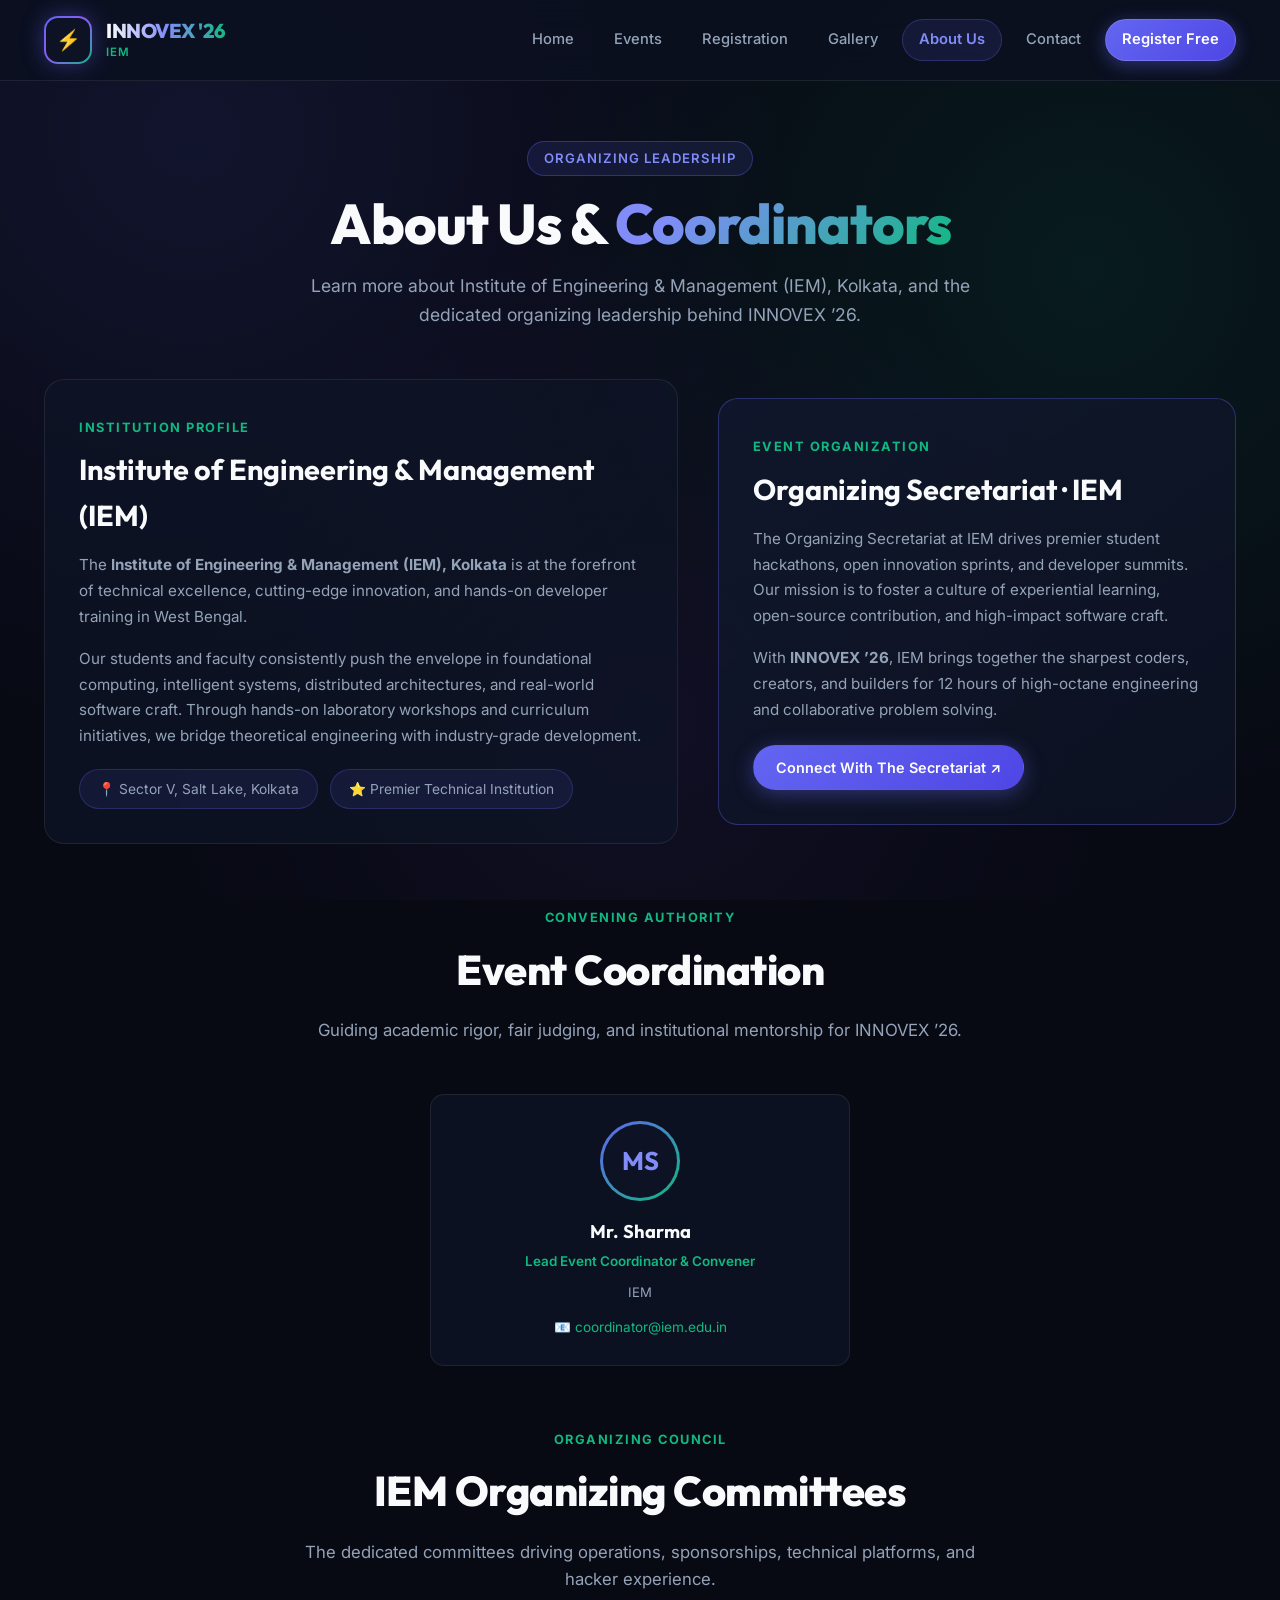
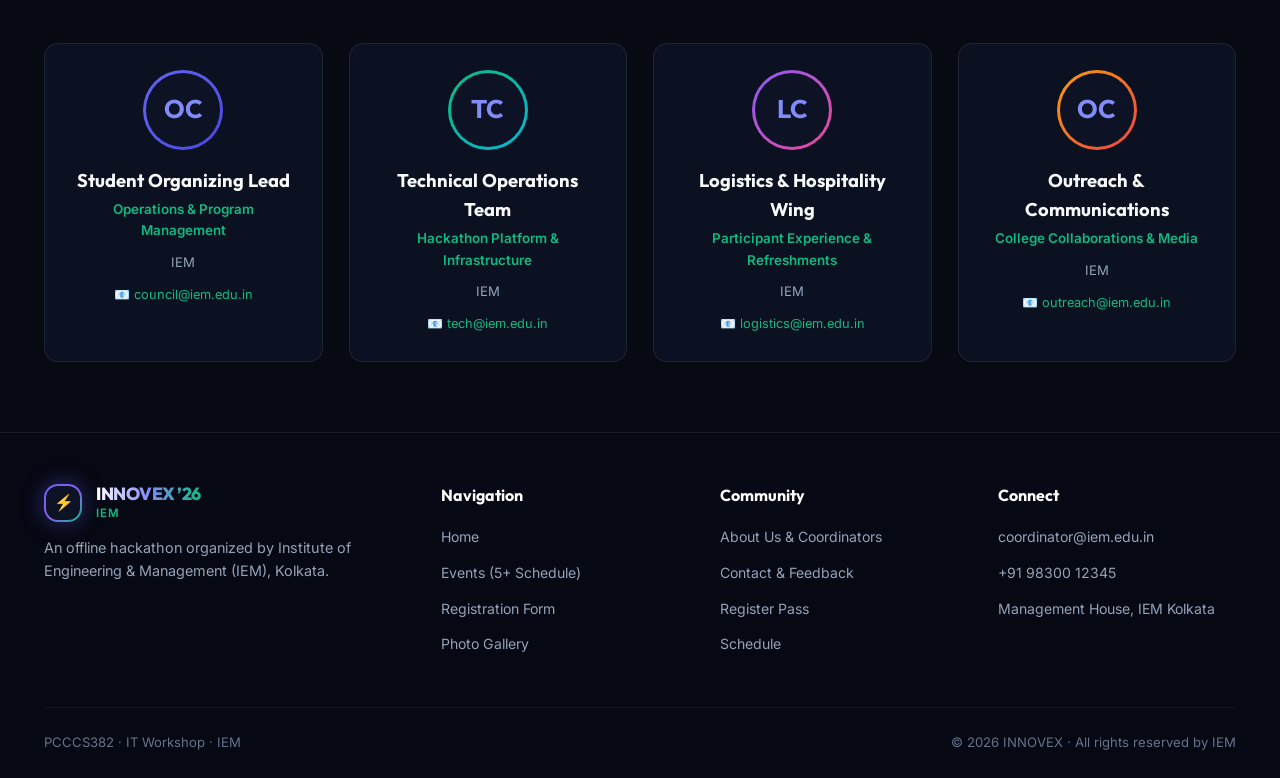
==== commit da13285f: "Update theme to Cyber-Aurora, rebrand to INNOVEX '26, set institution to IEM, and add Mr. Sharma as " ====
--- a/about.html
+++ b/about.html
@@ -3,8 +3,8 @@
 <head>
   <meta charset="UTF-8">
   <meta name="viewport" content="width=device-width, initial-scale=1.0">
-  <meta name="description" content="About the Dept. of CSE (AIML), IEM Kolkata, NEX Club, and Event Coordinators for AKI HACKS × HACKTOBERFEST '26.">
-  <title>About Us & Coordinators | AKI HACKS × HACKTOBERFEST ’26</title>
+  <meta name="description" content="About IEM and Event Coordination for INNOVEX ’26.">
+  <title>About Us & Coordinators | INNOVEX ’26</title>
   <link rel="stylesheet" href="css/style.css">
   <link rel="icon" href="data:image/svg+xml,<svg xmlns=%22http://www.w3.org/2000/svg%22 viewBox=%220 0 100 100%22><text y=%22.9em%22 font-size=%2290%22>⚡</text></svg>">
 </head>
@@ -18,8 +18,8 @@
           <div class="brand-logo-inner">⚡</div>
         </div>
         <div class="brand-text">
-          <span class="brand-title">AKI HACKS '26</span>
-          <span class="brand-subtitle">NEX CLUB · CSE (AIML), IEM</span>
+          <span class="brand-title">INNOVEX '26</span>
+          <span class="brand-subtitle">IEM</span>
         </div>
       </a>
 
@@ -45,161 +45,137 @@
   <main>
     <section class="page-hero">
       <div class="container">
-        <span class="page-badge">Meet the Visionaries</span>
+        <span class="page-badge">Organizing Leadership</span>
         <h1 class="page-title">About Us & <span>Coordinators</span></h1>
         <p class="page-lead">
-          Learn more about the Department of CSE (AIML), Institute of Engineering & Management, Kolkata, 
-          and the dedicated organizing council of NEX Club behind AKI HACKS.
+          Learn more about Institute of Engineering & Management (IEM), Kolkata, 
+          and the dedicated organizing leadership behind INNOVEX ’26.
         </p>
       </div>
     </section>
 
-    <!-- Department & NEX Club Profile -->
+    <!-- Institution & Organizing Council Profile -->
     <section class="section-pad" style="padding-top: 10px;">
       <div class="container">
         <div class="about-hero-grid">
           
           <div class="about-info-card">
-            <span class="section-tag">Department Profile</span>
+            <span class="section-tag">Institution Profile</span>
             <h2 style="font-family: var(--font-display); font-size: 1.8rem; margin-bottom: 14px;">
-              Dept. of Computer Science & Engineering (AIML)
+              Institute of Engineering & Management (IEM)
             </h2>
             <p style="color: var(--text-secondary); margin-bottom: 16px; font-size: 0.95rem; line-height: 1.7;">
-              The Department of CSE (Artificial Intelligence & Machine Learning) at the <strong>Institute of Engineering & Management (IEM), Kolkata</strong> is at the forefront of technical excellence, cutting-edge research, and hands-on developer training in West Bengal.
+              The <strong>Institute of Engineering & Management (IEM), Kolkata</strong> is at the forefront of technical excellence, cutting-edge innovation, and hands-on developer training in West Bengal.
             </p>
             <p style="color: var(--text-secondary); margin-bottom: 20px; font-size: 0.95rem; line-height: 1.7;">
-              Our students and faculty consistently push the envelope in foundational neural architectures, natural language processing, computer vision, and distributed software systems. Through curriculum projects and the <em>PCCCS382 · IT Workshop</em> course, we bridge theoretical computer science with high-impact software craft.
+              Our students and faculty consistently push the envelope in foundational computing, intelligent systems, distributed architectures, and real-world software craft. Through hands-on laboratory workshops and curriculum initiatives, we bridge theoretical engineering with industry-grade development.
             </p>
             
             <div style="display: flex; gap: 12px; flex-wrap: wrap;">
               <span class="college-pill" style="margin-bottom: 0;">📍 Sector V, Salt Lake, Kolkata</span>
-              <span class="college-pill" style="margin-bottom: 0;">⭐ NAAC 'A' Grade Institution</span>
-            </div>
-          </div>
-
-          <div class="about-info-card" style="border-color: rgba(255, 106, 0, 0.3); background: linear-gradient(145deg, rgba(22, 28, 44, 0.8) 0%, rgba(14, 18, 30, 0.9) 100%);">
-            <span class="section-tag" style="color: var(--primary);">Student Organization</span>
+              <span class="college-pill" style="margin-bottom: 0;">⭐ Premier Technical Institution</span>
+            </div>
+          </div>
+
+          <div class="about-info-card" style="border-color: rgba(99, 102, 241, 0.35); background: linear-gradient(145deg, rgba(17, 24, 46, 0.85) 0%, rgba(13, 18, 34, 0.9) 100%);">
+            <span class="section-tag" style="color: var(--secondary);">Event Organization</span>
             <h2 style="font-family: var(--font-display); font-size: 1.8rem; margin-bottom: 14px;">
-              NEX Club · IEM Kolkata
+              Organizing Secretariat · IEM
             </h2>
             <p style="color: var(--text-secondary); margin-bottom: 16px; font-size: 0.95rem; line-height: 1.7;">
-              NEX Club is the flagship developer and innovation society of Dept. of CSE (AIML), IEM Kolkata. Founded by tech enthusiasts, NEX fosters a vibrant peer-learning ecosystem through open-source contribution drives, weekly dev sprints, and flagship community hackathons.
+              The Organizing Secretariat at IEM drives premier student hackathons, open innovation sprints, and developer summits. Our mission is to foster a culture of experiential learning, open-source contribution, and high-impact software craft.
             </p>
             <p style="color: var(--text-secondary); margin-bottom: 22px; font-size: 0.95rem; line-height: 1.7;">
-              With <strong>AKI HACKS × HACKTOBERFEST ’26</strong>, NEX brings together the sharpest coders, designers, and innovators across Kolkata for 12 hours of high-octane engineering.
-            </p>
-            <a href="https://www.instagram.com/_nex_iem_?stkn=MWtocXBzdHU1djRtYw==" target="_blank" rel="noopener noreferrer" class="btn btn-primary" style="padding: 10px 22px; font-size: 0.9rem;">
-              Follow @_nex_iem_ on Instagram ↗
+              With <strong>INNOVEX ’26</strong>, IEM brings together the sharpest coders, creators, and builders for 12 hours of high-octane engineering and collaborative problem solving.
+            </p>
+            <a href="contact.html" class="btn btn-primary" style="padding: 10px 22px; font-size: 0.9rem;">
+              Connect With The Secretariat ↗
             </a>
           </div>
 
         </div>
 
-        <!-- Faculty Advisors & Coordinators -->
+        <!-- Faculty Leadership & Event Convener -->
         <div class="section-head" style="margin-top: 30px;">
-          <span class="section-tag">Academic Leadership</span>
-          <h2 class="section-title">Faculty Advisory Board</h2>
+          <span class="section-tag">Convening Authority</span>
+          <h2 class="section-title">Event Coordination</h2>
           <p class="section-subtitle">
-            Guiding academic rigor, ethical innovation, and providing institutional mentorship for AKI HACKS ’26.
+            Guiding academic rigor, fair judging, and institutional mentorship for INNOVEX ’26.
           </p>
         </div>
 
-        <div class="coordinators-grid" style="margin-bottom: 60px;">
+        <div class="coordinators-grid" style="margin-bottom: 60px; justify-content: center;">
           
-          <div class="coord-card">
+          <div class="coord-card" style="max-width: 420px; margin: 0 auto; width: 100%;">
             <div class="coord-avatar">
-              <div class="coord-avatar-inner">SC</div>
-            </div>
-            <h3 class="coord-name">Dr. Satyajit Chakrabarti</h3>
-            <div class="coord-role">Director, IEM Kolkata</div>
-            <p class="coord-dept">Chief Patron & Institutional Mentor</p>
-          </div>
-
-          <div class="coord-card">
-            <div class="coord-avatar">
-              <div class="coord-avatar-inner">SS</div>
-            </div>
-            <h3 class="coord-name">Dr. Subhabrata Sengupta</h3>
-            <div class="coord-role">Head of Department (HOD)</div>
-            <p class="coord-dept">Dept. of CSE (AIML), IEM Kolkata</p>
-          </div>
-
-          <div class="coord-card">
-            <div class="coord-avatar">
-              <div class="coord-avatar-inner">AM</div>
-            </div>
-            <h3 class="coord-name">Prof. Anirban Mukherjee</h3>
-            <div class="coord-role">Faculty Coordinator</div>
-            <p class="coord-dept">NEX Club Mentor & Asst. Professor, CSE (AIML)</p>
-          </div>
-
-          <div class="coord-card">
-            <div class="coord-avatar">
-              <div class="coord-avatar-inner">DR</div>
-            </div>
-            <h3 class="coord-name">Prof. Debashree Roy</h3>
-            <div class="coord-role">Faculty Convener</div>
-            <p class="coord-dept">PCCCS382 · IT Workshop Lab In-Charge</p>
-          </div>
-
-        </div>
-
-        <!-- Student Coordinators Council -->
+              <div class="coord-avatar-inner">MS</div>
+            </div>
+            <h3 class="coord-name">Mr. Sharma</h3>
+            <div class="coord-role">Lead Event Coordinator & Convener</div>
+            <p class="coord-dept">IEM</p>
+            <div style="margin-top: 14px; font-size: 0.85rem; color: var(--secondary);">
+              📧 coordinator@iem.edu.in
+            </div>
+          </div>
+
+        </div>
+
+        <!-- Organizing Committees (No personal names) -->
         <div class="section-head">
-          <span class="section-tag">Student Organizing Team</span>
-          <h2 class="section-title">NEX Club Student Coordinators</h2>
+          <span class="section-tag">Organizing Council</span>
+          <h2 class="section-title">IEM Organizing Committees</h2>
           <p class="section-subtitle">
-            The core team executing operations, sponsorships, technical platforms, and hacker experience.
+            The dedicated committees driving operations, sponsorships, technical platforms, and hacker experience.
           </p>
         </div>
 
         <div class="coordinators-grid">
 
           <div class="coord-card">
-            <div class="coord-avatar" style="background: linear-gradient(135deg, #ff6a00, #ff8a3d);">
-              <div class="coord-avatar-inner">SR</div>
-            </div>
-            <h3 class="coord-name">Soumyadip Roy</h3>
-            <div class="coord-role">President & Lead Organizer</div>
-            <p class="coord-dept">NEX Club · CSE (AIML) 3rd Year</p>
-            <div style="margin-top: 12px; font-size: 0.8rem; color: var(--secondary);">
-              📧 soumyadip@akihacks.xyz
-            </div>
-          </div>
-
-          <div class="coord-card">
-            <div class="coord-avatar" style="background: linear-gradient(135deg, #00f0ff, #3b82f6);">
-              <div class="coord-avatar-inner">AB</div>
-            </div>
-            <h3 class="coord-name">Ananya Banerjee</h3>
-            <div class="coord-role">Technical Lead & Hackathon Director</div>
-            <p class="coord-dept">NEX Club · CSE (AIML) 3rd Year</p>
-            <div style="margin-top: 12px; font-size: 0.8rem; color: var(--secondary);">
-              📧 ananya@akihacks.xyz
+            <div class="coord-avatar" style="background: linear-gradient(135deg, #6366f1, #4f46e5);">
+              <div class="coord-avatar-inner">OC</div>
+            </div>
+            <h3 class="coord-name">Student Organizing Lead</h3>
+            <div class="coord-role">Operations & Program Management</div>
+            <p class="coord-dept">IEM</p>
+            <div style="margin-top: 12px; font-size: 0.8rem; color: var(--secondary);">
+              📧 council@iem.edu.in
+            </div>
+          </div>
+
+          <div class="coord-card">
+            <div class="coord-avatar" style="background: linear-gradient(135deg, #10b981, #06b6d4);">
+              <div class="coord-avatar-inner">TC</div>
+            </div>
+            <h3 class="coord-name">Technical Operations Team</h3>
+            <div class="coord-role">Hackathon Platform & Infrastructure</div>
+            <p class="coord-dept">IEM</p>
+            <div style="margin-top: 12px; font-size: 0.8rem; color: var(--secondary);">
+              📧 tech@iem.edu.in
             </div>
           </div>
 
           <div class="coord-card">
             <div class="coord-avatar" style="background: linear-gradient(135deg, #8b5cf6, #ec4899);">
-              <div class="coord-avatar-inner">RM</div>
-            </div>
-            <h3 class="coord-name">Rohan Mukherjee</h3>
-            <div class="coord-role">Head of Logistics & Operations</div>
-            <p class="coord-dept">NEX Club · CSE (AIML) 3rd Year</p>
-            <div style="margin-top: 12px; font-size: 0.8rem; color: var(--secondary);">
-              📧 rohan@akihacks.xyz
-            </div>
-          </div>
-
-          <div class="coord-card">
-            <div class="coord-avatar" style="background: linear-gradient(135deg, #10b981, #06b6d4);">
-              <div class="coord-avatar-inner">PS</div>
-            </div>
-            <h3 class="coord-name">Priyanshu Sen</h3>
-            <div class="coord-role">Outreach & Community Lead</div>
-            <p class="coord-dept">NEX Club · CSE (AIML) 2nd Year</p>
-            <div style="margin-top: 12px; font-size: 0.8rem; color: var(--secondary);">
-              📧 priyanshu@akihacks.xyz
+              <div class="coord-avatar-inner">LC</div>
+            </div>
+            <h3 class="coord-name">Logistics & Hospitality Wing</h3>
+            <div class="coord-role">Participant Experience & Refreshments</div>
+            <p class="coord-dept">IEM</p>
+            <div style="margin-top: 12px; font-size: 0.8rem; color: var(--secondary);">
+              📧 logistics@iem.edu.in
+            </div>
+          </div>
+
+          <div class="coord-card">
+            <div class="coord-avatar" style="background: linear-gradient(135deg, #f59e0b, #ef4444);">
+              <div class="coord-avatar-inner">OC</div>
+            </div>
+            <h3 class="coord-name">Outreach & Communications</h3>
+            <div class="coord-role">College Collaborations & Media</div>
+            <p class="coord-dept">IEM</p>
+            <div style="margin-top: 12px; font-size: 0.8rem; color: var(--secondary);">
+              📧 outreach@iem.edu.in
             </div>
           </div>
 
@@ -219,48 +195,52 @@
               <div class="brand-logo-inner" style="font-size: 16px;">⚡</div>
             </div>
             <div class="brand-text">
-              <span class="brand-title" style="font-size: 1.1rem;">AKI HACKS ’26</span>
-              <span class="brand-subtitle">NEX CLUB · IEM KOLKATA</span>
+              <span class="brand-title" style="font-size: 1.1rem;">INNOVEX ’26</span>
+              <span class="brand-subtitle">IEM</span>
             </div>
           </div>
           <p>
-            Department of Computer Science & Engineering (AIML), Institute of Engineering & Management, Kolkata.
+            An offline hackathon organized by Institute of Engineering & Management (IEM), Kolkata.
           </p>
         </div>
 
         <div class="footer-col">
-          <h5>Pages</h5>
+          <h5>Navigation</h5>
           <ul>
             <li><a href="index.html">Home</a></li>
-            <li><a href="events.html">Events</a></li>
-            <li><a href="register.html">Registration</a></li>
-            <li><a href="gallery.html">Gallery</a></li>
+            <li><a href="events.html">Events (5+ Schedule)</a></li>
+            <li><a href="register.html">Registration Form</a></li>
+            <li><a href="gallery.html">Photo Gallery</a></li>
           </ul>
         </div>
 
         <div class="footer-col">
           <h5>Community</h5>
           <ul>
-            <li><a href="about.html">About Us</a></li>
-            <li><a href="contact.html">Contact Us</a></li>
-            <li><a href="https://akihacks.xyz" target="_blank" rel="noopener">Official akihacks.xyz</a></li>
-            <li><a href="https://events.mlh.com/events/15462-hacktoberfest-hack-day-kolkata-x-aki-hacks" target="_blank" rel="noopener">MLH Event Portal</a></li>
+            <li><a href="about.html">About Us & Coordinators</a></li>
+            <li><a href="contact.html">Contact & Feedback</a></li>
+            <li><a href="register.html">Register Pass</a></li>
+            <li><a href="events.html">Schedule</a></li>
           </ul>
         </div>
 
         <div class="footer-col">
-          <h5>Follow Us</h5>
+          <h5>Connect</h5>
           <ul>
-            <li><a href="https://www.instagram.com/_nex_iem_?stkn=MWtocXBzdHU1djRtYw==" target="_blank" rel="noopener">Instagram: @_nex_iem_</a></li>
-            <li><a href="mailto:nex@iemcal.com">nex@iemcal.com</a></li>
+            <li><a href="mailto:coordinator@iem.edu.in">coordinator@iem.edu.in</a></li>
             <li><a href="tel:+919830012345">+91 98300 12345</a></li>
+            <li><a href="contact.html">Management House, IEM Kolkata</a></li>
           </ul>
         </div>
       </div>
 
       <div class="footer-bottom">
-        <div>PCCCS382 · IT Workshop · Dept. of CSE (AIML), IEM Kolkata</div>
-        <div>© 2026 AKI HACKS × HACKTOBERFEST · All rights reserved by NEX Club</div>
+        <div>
+          PCCCS382 · IT Workshop · IEM
+        </div>
+        <div>
+          © 2026 INNOVEX · All rights reserved by IEM
+        </div>
       </div>
     </div>
   </footer>
--- a/css/style.css
+++ b/css/style.css
@@ -1,32 +1,34 @@
 /* ==========================================================================
-   AKI HACKS × HACKTOBERFEST '26 - OFFICIAL DESIGN SYSTEM & STYLES
-   Organized by NEX Club | Dept. of CSE (AIML), IEM Kolkata
+   INNOVEX ’26 - OFFICIAL DESIGN SYSTEM & STYLES
+   Organized by IEM
    Course: PCCCS382 · IT Workshop
    ========================================================================== */
 
 @import url('https://fonts.googleapis.com/css2?family=Inter:wght@300;400;500;600;700&family=Outfit:wght@500;600;700;800;900&family=JetBrains+Mono:wght@400;600&display=swap');
 
 :root {
-  --bg-primary: #0a0d14;
-  --bg-secondary: #101522;
-  --bg-card: rgba(18, 24, 38, 0.75);
-  --bg-card-hover: rgba(26, 35, 54, 0.85);
-  --bg-glass: rgba(14, 19, 32, 0.8);
+  --bg-primary: #070913;
+  --bg-secondary: #0d1224;
+  --bg-card: rgba(14, 20, 38, 0.75);
+  --bg-card-hover: rgba(22, 31, 58, 0.85);
+  --bg-glass: rgba(11, 16, 32, 0.82);
   
-  --primary: #ff6a00;
-  --primary-glow: rgba(255, 106, 0, 0.35);
-  --primary-light: #ff8a3d;
-  --secondary: #00f0ff;
-  --secondary-glow: rgba(0, 240, 255, 0.3);
+  --primary: #6366f1;
+  --primary-glow: rgba(99, 102, 241, 0.4);
+  --primary-light: #818cf8;
+  --secondary: #10b981;
+  --secondary-glow: rgba(16, 185, 129, 0.35);
   --accent-purple: #8b5cf6;
+  --accent-cyan: #06b6d4;
   --accent-pink: #ec4899;
+  --accent-amber: #f59e0b;
   
   --text-primary: #f8fafc;
   --text-secondary: #94a3b8;
   --text-muted: #64748b;
   --border-color: rgba(255, 255, 255, 0.08);
-  --border-hover: rgba(255, 106, 0, 0.4);
-  --border-glow: rgba(0, 240, 255, 0.4);
+  --border-hover: rgba(99, 102, 241, 0.45);
+  --border-glow: rgba(16, 185, 129, 0.4);
   
   --font-main: 'Inter', -apple-system, BlinkMacSystemFont, sans-serif;
   --font-display: 'Outfit', sans-serif;
@@ -69,9 +71,9 @@
   flex-direction: column;
   overflow-x: hidden;
   background: 
-    radial-gradient(circle at 15% 15%, rgba(255, 106, 0, 0.08) 0%, transparent 40%),
-    radial-gradient(circle at 85% 30%, rgba(0, 240, 255, 0.06) 0%, transparent 40%),
-    radial-gradient(circle at 50% 80%, rgba(139, 92, 246, 0.05) 0%, transparent 50%),
+    radial-gradient(circle at 15% 15%, rgba(99, 102, 241, 0.12) 0%, transparent 45%),
+    radial-gradient(circle at 85% 30%, rgba(16, 185, 129, 0.10) 0%, transparent 45%),
+    radial-gradient(circle at 50% 80%, rgba(139, 92, 246, 0.08) 0%, transparent 50%),
     var(--bg-primary);
   background-attachment: fixed;
 }
@@ -133,12 +135,12 @@
   width: 48px;
   height: 48px;
   border-radius: var(--radius-md);
-  background: linear-gradient(135deg, #ff6a00 0%, #ff8a3d 50%, #00f0ff 100%);
+  background: linear-gradient(135deg, #6366f1 0%, #8b5cf6 50%, #10b981 100%);
   padding: 2px;
   display: flex;
   align-items: center;
   justify-content: center;
-  box-shadow: 0 0 20px var(--primary-glow);
+  box-shadow: 0 0 22px var(--primary-glow);
 }
 
 .brand-logo-inner {
@@ -149,7 +151,7 @@
   display: flex;
   align-items: center;
   justify-content: center;
-  color: #ff6a00;
+  color: #818cf8;
   font-family: var(--font-display);
   font-weight: 800;
   font-size: 20px;
@@ -166,7 +168,7 @@
   font-size: 1.25rem;
   font-weight: 800;
   letter-spacing: -0.5px;
-  background: linear-gradient(to right, #ffffff, #ff8a3d, #00f0ff);
+  background: linear-gradient(to right, #ffffff, #818cf8, #10b981);
   -webkit-background-clip: text;
   -webkit-text-fill-color: transparent;
   line-height: 1.2;
@@ -174,9 +176,9 @@
 
 .brand-subtitle {
   font-size: 0.72rem;
-  font-weight: 500;
-  color: var(--text-secondary);
-  letter-spacing: 0.5px;
+  font-weight: 600;
+  color: var(--secondary);
+  letter-spacing: 1px;
   text-transform: uppercase;
 }
 
@@ -203,23 +205,23 @@
 }
 
 .nav-link.active {
-  color: #ff8a3d;
-  background: rgba(255, 106, 0, 0.1);
+  color: #818cf8;
+  background: rgba(99, 102, 241, 0.12);
   font-weight: 600;
-  border: 1px solid rgba(255, 106, 0, 0.25);
+  border: 1px solid rgba(99, 102, 241, 0.3);
 }
 
 .nav-cta {
-  background: linear-gradient(135deg, #ff6a00 0%, #ff4500 100%);
+  background: linear-gradient(135deg, #6366f1 0%, #4f46e5 100%);
   color: #ffffff !important;
   font-weight: 600 !important;
-  box-shadow: 0 4px 15px rgba(255, 106, 0, 0.35);
-  border: 1px solid rgba(255, 255, 255, 0.2) !important;
+  box-shadow: 0 4px 18px rgba(99, 102, 241, 0.4);
+  border: 1px solid rgba(255, 255, 255, 0.15) !important;
 }
 
 .nav-cta:hover {
   transform: translateY(-2px);
-  box-shadow: 0 6px 20px rgba(255, 106, 0, 0.5);
+  box-shadow: 0 6px 24px rgba(99, 102, 241, 0.65);
 }
 
 /* Mobile Hamburger */
@@ -259,15 +261,15 @@
 }
 
 .btn-primary {
-  background: linear-gradient(135deg, #ff6a00 0%, #ea580c 100%);
+  background: linear-gradient(135deg, #6366f1 0%, #4f46e5 100%);
   color: #ffffff;
-  box-shadow: 0 4px 20px rgba(255, 106, 0, 0.4);
+  box-shadow: 0 4px 20px rgba(99, 102, 241, 0.4);
 }
 
 .btn-primary:hover {
   transform: translateY(-2px);
-  box-shadow: 0 8px 30px rgba(255, 106, 0, 0.6);
-  border-color: rgba(255, 255, 255, 0.3);
+  box-shadow: 0 8px 30px rgba(99, 102, 241, 0.65);
+  border-color: rgba(255, 255, 255, 0.25);
 }
 
 .btn-secondary {
@@ -278,19 +280,19 @@
 }
 
 .btn-secondary:hover {
-  background: rgba(255, 255, 255, 0.1);
-  border-color: rgba(255, 255, 255, 0.2);
+  background: rgba(99, 102, 241, 0.12);
+  border-color: rgba(99, 102, 241, 0.4);
   transform: translateY(-2px);
 }
 
 .btn-outline-cyan {
-  background: rgba(0, 240, 255, 0.05);
+  background: rgba(16, 185, 129, 0.06);
   color: var(--secondary);
-  border: 1px solid rgba(0, 240, 255, 0.3);
+  border: 1px solid rgba(16, 185, 129, 0.35);
 }
 
 .btn-outline-cyan:hover {
-  background: rgba(0, 240, 255, 0.15);
+  background: rgba(16, 185, 129, 0.18);
   box-shadow: 0 0 20px var(--secondary-glow);
   transform: translateY(-2px);
 }
@@ -308,8 +310,8 @@
   gap: 8px;
   padding: 6px 16px;
   border-radius: var(--radius-full);
-  background: rgba(255, 106, 0, 0.1);
-  border: 1px solid rgba(255, 106, 0, 0.3);
+  background: rgba(99, 102, 241, 0.12);
+  border: 1px solid rgba(99, 102, 241, 0.35);
   color: var(--primary-light);
   font-size: 0.82rem;
   font-weight: 600;
@@ -328,7 +330,7 @@
 }
 
 .page-title span {
-  background: linear-gradient(135deg, #ff6a00 20%, #00f0ff 100%);
+  background: linear-gradient(135deg, #818cf8 20%, #10b981 100%);
   -webkit-background-clip: text;
   -webkit-text-fill-color: transparent;
 }
@@ -360,7 +362,7 @@
   left: 0;
   right: 0;
   height: 2px;
-  background: linear-gradient(90deg, transparent, rgba(255, 106, 0, 0.4), transparent);
+  background: linear-gradient(90deg, transparent, rgba(99, 102, 241, 0.5), transparent);
   opacity: 0;
   transition: var(--transition-normal);
 }
@@ -368,7 +370,7 @@
 .glass-card:hover {
   transform: translateY(-5px);
   border-color: var(--border-hover);
-  box-shadow: 0 15px 35px -5px rgba(0, 0, 0, 0.5), 0 0 25px rgba(255, 106, 0, 0.15);
+  box-shadow: 0 15px 35px -5px rgba(0, 0, 0, 0.5), 0 0 25px rgba(99, 102, 241, 0.2);
 }
 
 .glass-card:hover::before {
@@ -381,35 +383,38 @@
 }
 
 .section-head {
-  margin-bottom: 45px;
   text-align: center;
+  max-width: 700px;
+  margin: 0 auto 50px;
 }
 
 .section-tag {
+  display: inline-block;
+  font-size: 0.8rem;
+  font-weight: 700;
+  text-transform: uppercase;
+  letter-spacing: 1.5px;
   color: var(--secondary);
-  font-size: 0.85rem;
-  font-weight: 700;
-  letter-spacing: 1.5px;
-  text-transform: uppercase;
-  margin-bottom: 10px;
-  display: block;
+  margin-bottom: 8px;
 }
 
 .section-title {
   font-family: var(--font-display);
-  font-size: clamp(1.8rem, 3.5vw, 2.5rem);
+  font-size: clamp(1.8rem, 3.5vw, 2.6rem);
   font-weight: 800;
   letter-spacing: -0.5px;
+  margin-bottom: 14px;
 }
 
 .section-subtitle {
   color: var(--text-secondary);
-  font-size: 1rem;
-  max-width: 600px;
-  margin: 12px auto 0;
-}
-
-/* Home Page Hero Section */
+  font-size: 1.05rem;
+}
+
+/* ==========================================================================
+   PAGE 1: HOME PAGE
+   ========================================================================== */
+
 .hero-section {
   padding: 60px 0 80px;
   position: relative;
@@ -426,25 +431,21 @@
   display: inline-flex;
   align-items: center;
   gap: 10px;
-  background: rgba(255, 255, 255, 0.04);
-  border: 1px solid rgba(255, 255, 255, 0.1);
-  padding: 6px 16px;
+  padding: 8px 18px;
+  background: rgba(99, 102, 241, 0.1);
+  border: 1px solid rgba(99, 102, 241, 0.25);
   border-radius: var(--radius-full);
-  margin-bottom: 22px;
+  font-size: 0.86rem;
+  color: var(--text-secondary);
+  margin-bottom: 24px;
 }
 
 .college-pill .dot {
   width: 8px;
   height: 8px;
-  background: #10b981;
   border-radius: 50%;
-  box-shadow: 0 0 10px #10b981;
-}
-
-.college-pill span {
-  font-size: 0.82rem;
-  font-weight: 500;
-  color: var(--text-secondary);
+  background: var(--secondary);
+  box-shadow: 0 0 10px var(--secondary);
 }
 
 .hero-title {
@@ -457,7 +458,7 @@
 }
 
 .hero-title .gradient-text {
-  background: linear-gradient(135deg, #ff6a00 0%, #ff9d00 50%, #00f0ff 100%);
+  background: linear-gradient(135deg, #818cf8 0%, #6366f1 45%, #10b981 100%);
   -webkit-background-clip: text;
   -webkit-text-fill-color: transparent;
 }
@@ -500,17 +501,17 @@
   display: flex;
   align-items: center;
   justify-content: center;
-  color: var(--primary);
+  color: var(--primary-light);
   font-size: 1rem;
 }
 
 /* Hero Right Box: Live Countdown & Stats Card */
 .hero-card {
-  background: linear-gradient(145deg, rgba(22, 29, 46, 0.85) 0%, rgba(14, 18, 30, 0.9) 100%);
-  border: 1px solid rgba(255, 106, 0, 0.25);
+  background: linear-gradient(145deg, rgba(17, 24, 46, 0.85) 0%, rgba(13, 18, 34, 0.9) 100%);
+  border: 1px solid rgba(99, 102, 241, 0.3);
   border-radius: var(--radius-lg);
   padding: 34px;
-  box-shadow: 0 20px 40px rgba(0, 0, 0, 0.6), 0 0 30px rgba(255, 106, 0, 0.15);
+  box-shadow: 0 20px 40px rgba(0, 0, 0, 0.6), 0 0 30px rgba(99, 102, 241, 0.2);
   position: relative;
 }
 
@@ -531,71 +532,88 @@
   font-weight: 700;
   text-transform: uppercase;
   letter-spacing: 1px;
-  color: #ff8a3d;
+  color: #818cf8;
 }
 
 .pulse-dot {
   width: 10px;
   height: 10px;
-  background: #ff6a00;
+  background: #6366f1;
   border-radius: 50%;
   animation: pulse 1.8s infinite;
 }
 
 @keyframes pulse {
-  0% { transform: scale(0.95); box-shadow: 0 0 0 0 rgba(255, 106, 0, 0.7); }
-  70% { transform: scale(1.1); box-shadow: 0 0 0 10px rgba(255, 106, 0, 0); }
-  100% { transform: scale(0.95); box-shadow: 0 0 0 0 rgba(255, 106, 0, 0); }
+  0% { transform: scale(0.95); box-shadow: 0 0 0 0 rgba(99, 102, 241, 0.7); }
+  70% { transform: scale(1.1); box-shadow: 0 0 0 10px rgba(99, 102, 241, 0); }
+  100% { transform: scale(0.95); box-shadow: 0 0 0 0 rgba(99, 102, 241, 0); }
+}
+
+/* Countdown Grid */
+.countdown-box {
+  margin-bottom: 30px;
+}
+
+.countdown-label {
+  font-size: 0.84rem;
+  color: var(--text-secondary);
+  text-align: center;
+  margin-bottom: 14px;
+  text-transform: uppercase;
+  letter-spacing: 1px;
+  font-weight: 600;
 }
 
 .countdown-grid {
   display: grid;
   grid-template-columns: repeat(4, 1fr);
   gap: 12px;
-  margin-bottom: 28px;
-}
-
-.countdown-box {
+}
+
+.time-unit {
   background: rgba(0, 0, 0, 0.4);
-  border: 1px solid rgba(255, 255, 255, 0.08);
+  border: 1px solid var(--border-color);
   border-radius: var(--radius-md);
   padding: 14px 6px;
   text-align: center;
 }
 
-.countdown-number {
-  font-family: var(--font-mono);
-  font-size: 1.8rem;
-  font-weight: 700;
+.time-val {
+  font-family: var(--font-display);
+  font-size: clamp(1.8rem, 3.2vw, 2.4rem);
+  font-weight: 800;
   color: #ffffff;
-  display: block;
-  line-height: 1.1;
-}
-
-.countdown-label {
-  font-size: 0.68rem;
+  line-height: 1;
+}
+
+.time-lbl {
+  font-size: 0.7rem;
+  text-transform: uppercase;
   color: var(--text-muted);
-  text-transform: uppercase;
   letter-spacing: 1px;
-  margin-top: 4px;
-}
-
-.event-quick-stats {
+  margin-top: 6px;
+}
+
+/* Quick Metrics Row */
+.quick-stats-row {
   display: grid;
   grid-template-columns: 1fr 1fr;
-  gap: 14px;
+  gap: 16px;
+  padding-top: 20px;
+  border-top: 1px solid var(--border-color);
 }
 
 .quick-stat {
   background: rgba(255, 255, 255, 0.03);
   border: 1px solid var(--border-color);
-  padding: 14px;
   border-radius: var(--radius-sm);
+  padding: 12px;
+  text-align: center;
 }
 
 .quick-stat .num {
   font-family: var(--font-display);
-  font-size: 1.4rem;
+  font-size: 1.3rem;
   font-weight: 800;
   color: var(--secondary);
 }
@@ -622,7 +640,7 @@
 
 .highlight-card:hover {
   transform: translateY(-4px);
-  border-color: rgba(0, 240, 255, 0.3);
+  border-color: rgba(99, 102, 241, 0.35);
   box-shadow: 0 10px 30px rgba(0, 0, 0, 0.4);
 }
 
@@ -630,8 +648,8 @@
   width: 50px;
   height: 50px;
   border-radius: 12px;
-  background: rgba(255, 106, 0, 0.12);
-  color: var(--primary);
+  background: rgba(99, 102, 241, 0.15);
+  color: var(--primary-light);
   display: flex;
   align-items: center;
   justify-content: center;
@@ -678,7 +696,7 @@
   background: var(--primary);
   color: #ffffff;
   border-color: var(--primary);
-  box-shadow: 0 0 15px var(--primary-glow);
+  box-shadow: 0 0 18px var(--primary-glow);
 }
 
 .events-container {
@@ -701,7 +719,7 @@
 
 .event-card:hover {
   transform: translateY(-3px);
-  border-color: rgba(255, 106, 0, 0.35);
+  border-color: rgba(99, 102, 241, 0.4);
   box-shadow: 0 10px 30px rgba(0, 0, 0, 0.4);
 }
 
@@ -746,11 +764,11 @@
   margin-bottom: 8px;
 }
 
-.badge-hackathon { background: rgba(255, 106, 0, 0.15); color: #ff8a3d; border: 1px solid rgba(255, 106, 0, 0.3); }
-.badge-workshop { background: rgba(0, 240, 255, 0.15); color: #00f0ff; border: 1px solid rgba(0, 240, 255, 0.3); }
+.badge-hackathon { background: rgba(99, 102, 241, 0.16); color: #a5b4fc; border: 1px solid rgba(99, 102, 241, 0.35); }
+.badge-workshop { background: rgba(16, 185, 129, 0.15); color: #34d399; border: 1px solid rgba(16, 185, 129, 0.35); }
 .badge-talk { background: rgba(139, 92, 246, 0.15); color: #c084fc; border: 1px solid rgba(139, 92, 246, 0.3); }
 .badge-pitch { background: rgba(236, 72, 153, 0.15); color: #f472b6; border: 1px solid rgba(236, 72, 153, 0.3); }
-.badge-ceremony { background: rgba(16, 185, 129, 0.15); color: #34d399; border: 1px solid rgba(16, 185, 129, 0.3); }
+.badge-ceremony { background: rgba(6, 182, 212, 0.15); color: #22d3ee; border: 1px solid rgba(6, 182, 212, 0.3); }
 
 .event-content-title {
   font-family: var(--font-display);
@@ -761,33 +779,43 @@
 
 .event-venue {
   font-size: 0.86rem;
-  color: var(--secondary);
-  display: flex;
-  align-items: center;
-  gap: 6px;
-  margin-bottom: 8px;
+  color: var(--text-secondary);
+  margin-bottom: 10px;
+}
+
+.event-venue strong {
+  color: #ffffff;
 }
 
 .event-desc {
   font-size: 0.92rem;
   color: var(--text-secondary);
-  line-height: 1.5;
+  line-height: 1.6;
 }
 
 .event-action {
   text-align: right;
 }
 
-/* Form Styles (Registration & Contact) */
+/* ==========================================================================
+   PAGE 3: REGISTRATION FORM STYLES
+   ========================================================================== */
+
 .form-shell {
-  max-width: 780px;
+  max-width: 800px;
   margin: 0 auto;
   background: var(--bg-card);
-  backdrop-filter: blur(14px);
   border: 1px solid var(--border-color);
   border-radius: var(--radius-lg);
   padding: 40px;
   box-shadow: var(--shadow-md);
+  backdrop-filter: blur(14px);
+}
+
+.form-header {
+  margin-bottom: 30px;
+  padding-bottom: 20px;
+  border-bottom: 1px solid var(--border-color);
 }
 
 .form-grid {
@@ -800,23 +828,27 @@
   grid-column: span 2;
 }
 
+.form-group {
+  display: flex;
+  flex-direction: column;
+}
+
 .form-label {
-  display: block;
   font-size: 0.88rem;
   font-weight: 600;
-  color: var(--text-primary);
   margin-bottom: 8px;
+  color: #e2e8f0;
 }
 
 .form-label .req {
-  color: #ff4d4d;
+  color: #ef4444;
 }
 
 .form-input, .form-select, .form-textarea {
   width: 100%;
-  padding: 13px 16px;
-  background: rgba(10, 14, 24, 0.8);
-  border: 1px solid rgba(255, 255, 255, 0.1);
+  padding: 12px 16px;
+  background: rgba(10, 14, 26, 0.8);
+  border: 1px solid var(--border-color);
   border-radius: var(--radius-sm);
   color: #ffffff;
   font-size: 0.94rem;
@@ -826,12 +858,12 @@
 .form-input:focus, .form-select:focus, .form-textarea:focus {
   outline: none;
   border-color: var(--primary);
-  box-shadow: 0 0 15px rgba(255, 106, 0, 0.25);
+  box-shadow: 0 0 15px rgba(99, 102, 241, 0.3);
   background: rgba(15, 21, 36, 0.95);
 }
 
 .form-select option {
-  background: #101522;
+  background: #0d1224;
   color: #ffffff;
 }
 
@@ -902,12 +934,12 @@
 
 .modal-box {
   background: var(--bg-secondary);
-  border: 1px solid rgba(255, 106, 0, 0.3);
+  border: 1px solid rgba(99, 102, 241, 0.35);
   border-radius: var(--radius-lg);
   max-width: 600px;
   width: 100%;
   padding: 34px;
-  box-shadow: 0 20px 50px rgba(0, 0, 0, 0.8), 0 0 30px rgba(255, 106, 0, 0.2);
+  box-shadow: 0 20px 50px rgba(0, 0, 0, 0.8), 0 0 30px rgba(99, 102, 241, 0.25);
   position: relative;
   transform: scale(0.95);
   transition: var(--transition-bounce);
@@ -942,8 +974,8 @@
 
 /* Ticket Design */
 .ticket-wrapper {
-  background: linear-gradient(135deg, #131929 0%, #1f283d 100%);
-  border: 2px dashed rgba(255, 106, 0, 0.4);
+  background: linear-gradient(135deg, #101628 0%, #172138 100%);
+  border: 2px dashed rgba(99, 102, 241, 0.45);
   border-radius: var(--radius-md);
   padding: 24px;
   margin: 20px 0;
@@ -1005,7 +1037,7 @@
   border-radius: var(--radius-md);
   overflow: hidden;
   aspect-ratio: 16 / 10;
-  background: #111625;
+  background: #0d1224;
   border: 1px solid var(--border-color);
   cursor: pointer;
   transition: var(--transition-normal);
@@ -1021,7 +1053,7 @@
 .gallery-overlay {
   position: absolute;
   inset: 0;
-  background: linear-gradient(to top, rgba(10, 13, 20, 0.95) 0%, rgba(10, 13, 20, 0.4) 60%, transparent 100%);
+  background: linear-gradient(to top, rgba(7, 9, 19, 0.95) 0%, rgba(7, 9, 19, 0.4) 60%, transparent 100%);
   display: flex;
   flex-direction: column;
   justify-content: flex-end;
@@ -1098,19 +1130,37 @@
   position: relative;
 }
 
-.lightbox-img {
+.lightbox-img-wrapper {
   max-height: 75vh;
-  width: auto;
-  border-radius: var(--radius-md);
-  border: 1px solid rgba(255, 255, 255, 0.15);
-  box-shadow: 0 10px 40px rgba(0, 0, 0, 0.9);
+  width: 100%;
+  display: flex;
+  align-items: center;
+  justify-content: center;
+}
+
+.lightbox-img-wrapper img {
+  max-height: 70vh;
+  max-width: 100%;
+  border-radius: var(--radius-sm);
+  box-shadow: 0 25px 60px rgba(0, 0, 0, 0.9);
+}
+
+.lightbox-caption-box {
+  margin-top: 16px;
+  text-align: center;
 }
 
 .lightbox-title {
-  margin-top: 16px;
-  font-family: var(--font-display);
-  font-size: 1.25rem;
+  font-family: var(--font-display);
+  font-size: 1.3rem;
+  font-weight: 700;
   color: #ffffff;
+}
+
+.lightbox-desc {
+  font-size: 0.9rem;
+  color: var(--text-secondary);
+  margin-top: 4px;
 }
 
 .lightbox-nav-btn {
@@ -1171,7 +1221,7 @@
 
 .coord-card:hover {
   transform: translateY(-4px);
-  border-color: rgba(0, 240, 255, 0.4);
+  border-color: rgba(99, 102, 241, 0.45);
   box-shadow: 0 10px 25px rgba(0, 0, 0, 0.4);
 }
 
@@ -1180,7 +1230,7 @@
   height: 80px;
   border-radius: 50%;
   margin: 0 auto 16px;
-  background: linear-gradient(135deg, #ff6a00 0%, #8b5cf6 100%);
+  background: linear-gradient(135deg, #6366f1 0%, #10b981 100%);
   padding: 3px;
   display: flex;
   align-items: center;
@@ -1198,7 +1248,7 @@
   font-family: var(--font-display);
   font-size: 1.6rem;
   font-weight: 700;
-  color: #ff8a3d;
+  color: #818cf8;
 }
 
 .coord-name {
@@ -1243,8 +1293,8 @@
   width: 48px;
   height: 48px;
   border-radius: 12px;
-  background: rgba(255, 106, 0, 0.12);
-  color: var(--primary);
+  background: rgba(99, 102, 241, 0.14);
+  color: var(--primary-light);
   display: flex;
   align-items: center;
   justify-content: center;
@@ -1284,7 +1334,7 @@
 }
 
 .social-pill:hover {
-  background: rgba(255, 106, 0, 0.15);
+  background: rgba(99, 102, 241, 0.16);
   border-color: var(--primary);
   color: #ffffff;
 }
@@ -1292,7 +1342,7 @@
 /* Footer */
 .site-footer {
   margin-top: auto;
-  background: rgba(10, 13, 20, 0.95);
+  background: rgba(7, 9, 19, 0.95);
   border-top: 1px solid var(--border-color);
   padding: 50px 0 25px;
 }
@@ -1357,7 +1407,7 @@
 .toast {
   padding: 14px 22px;
   border-radius: var(--radius-sm);
-  background: #151b2c;
+  background: #11182c;
   color: #ffffff;
   border: 1px solid var(--border-color);
   box-shadow: 0 10px 25px rgba(0,0,0,0.6);
@@ -1411,7 +1461,7 @@
     top: 80px;
     left: 0;
     right: 0;
-    background: rgba(14, 19, 32, 0.98);
+    background: rgba(11, 16, 32, 0.98);
     backdrop-filter: blur(20px);
     flex-direction: column;
     padding: 24px;
